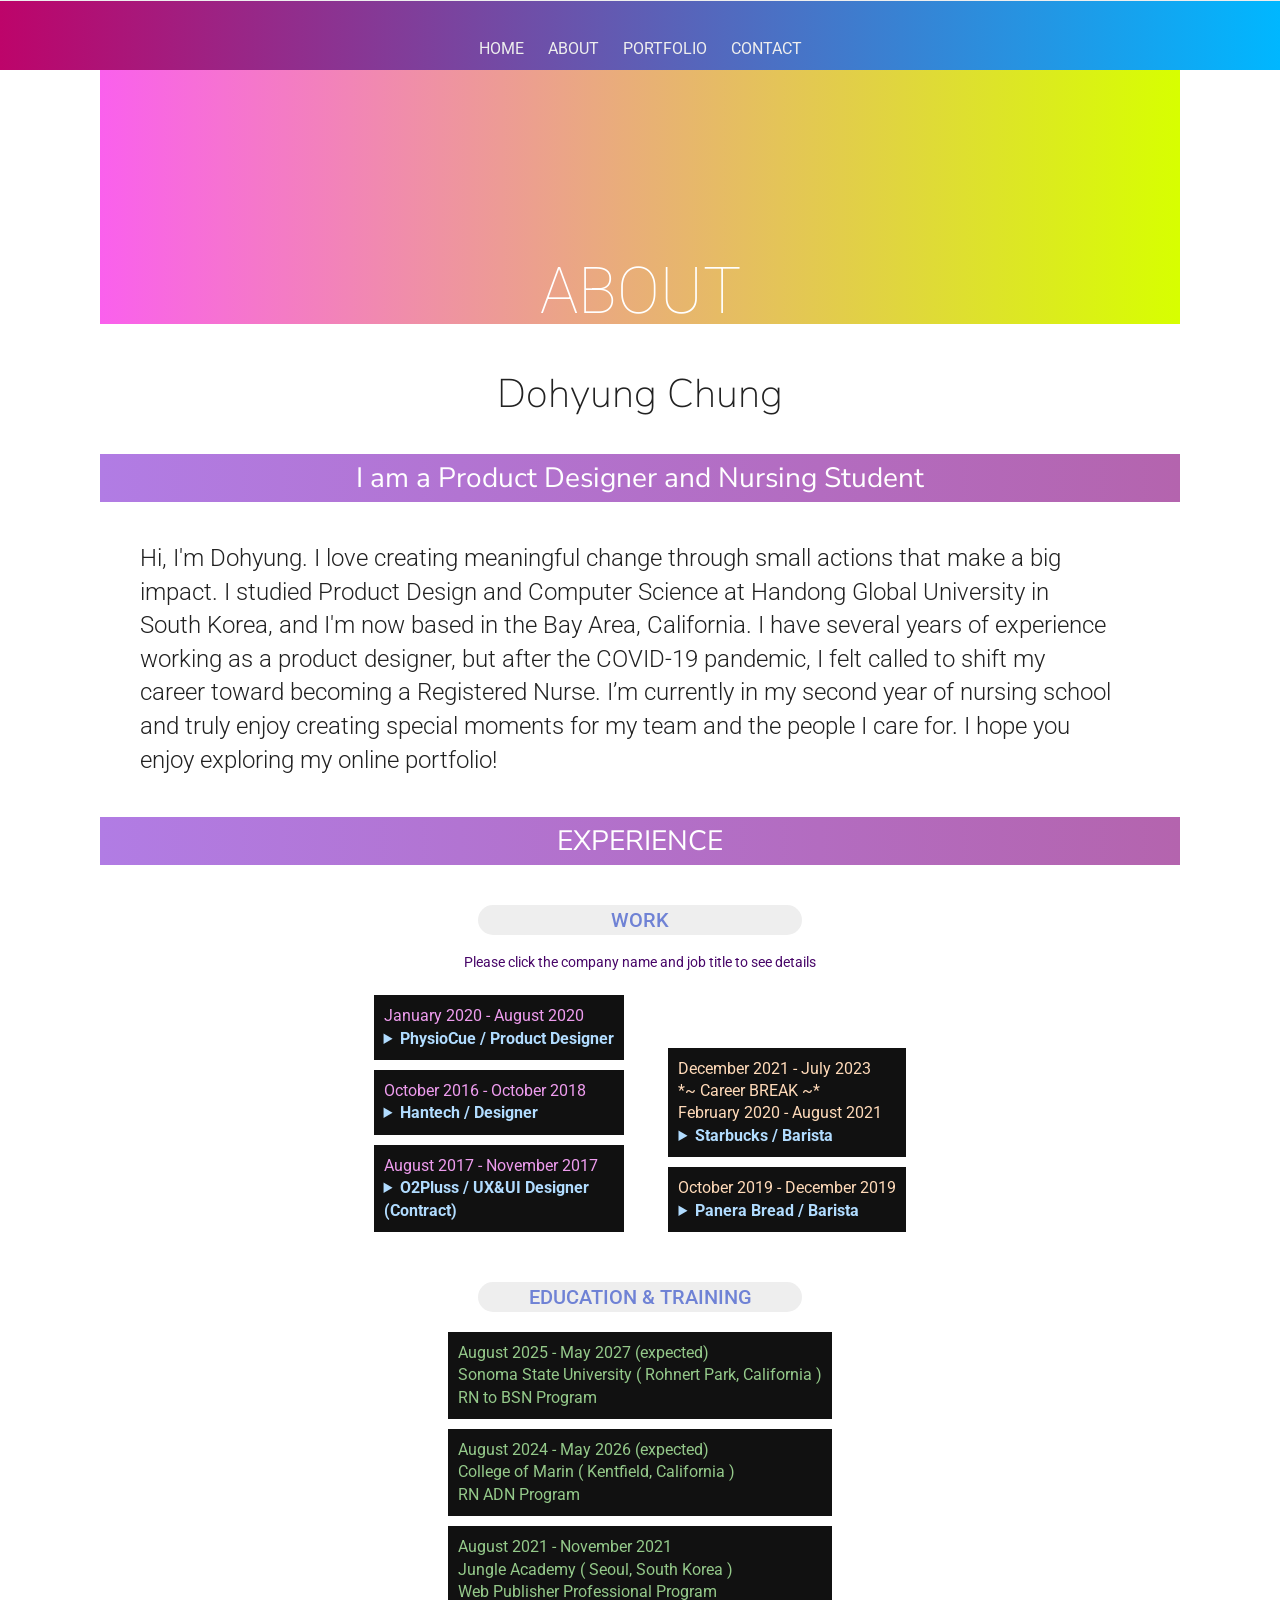
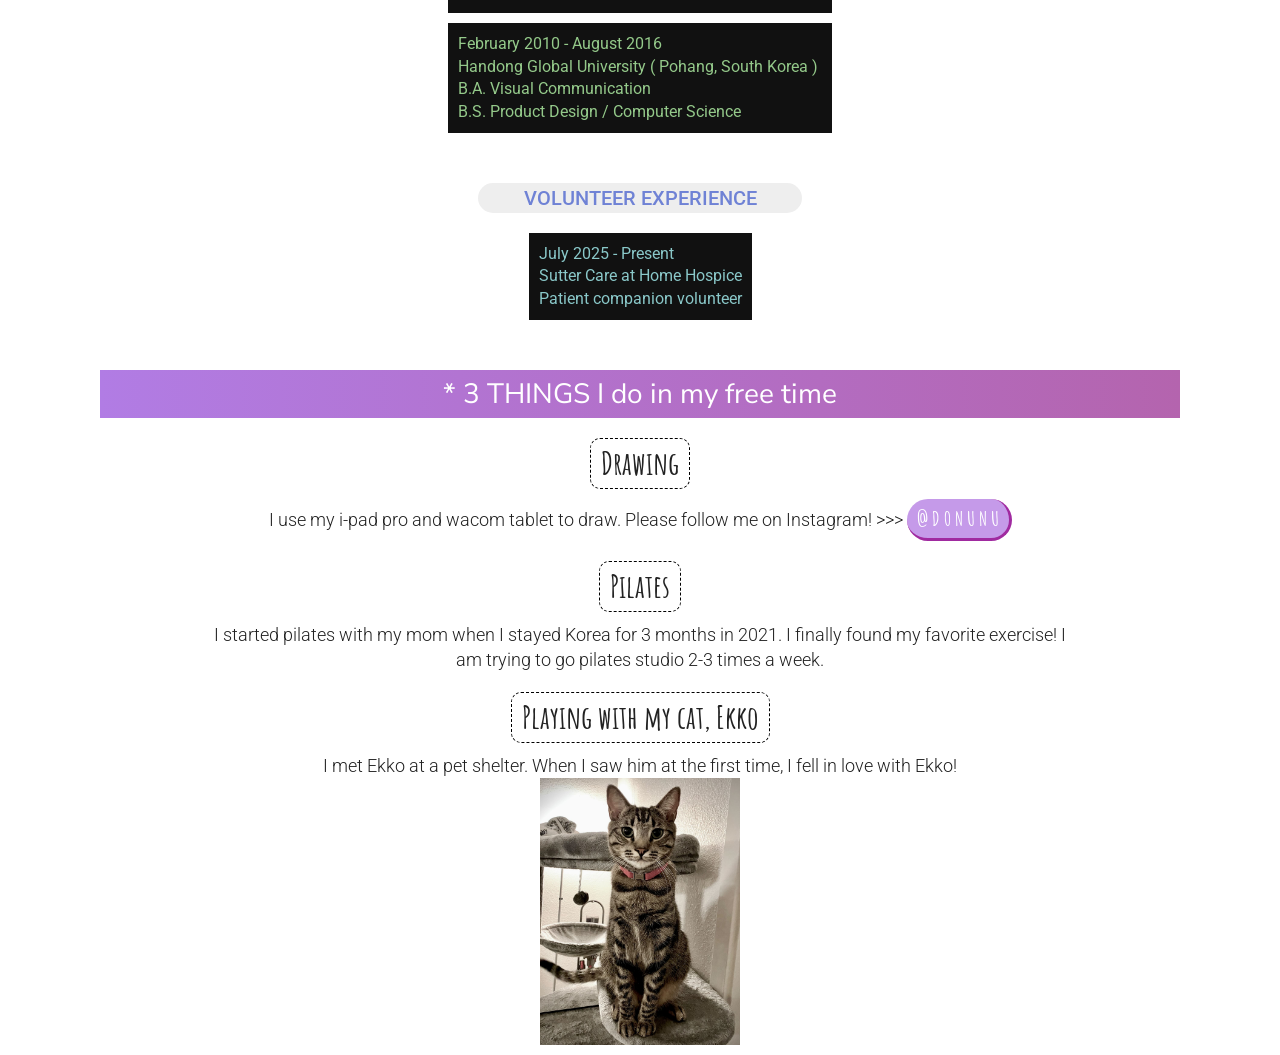
==== about.html @ 372d51e9 "Add files via upload" ====
<!DOCTYPE html>
<html lang="en">

<head>
    <meta charset="UTF-8">
    <meta name="viewport" content="width=device-width, initial-scale=1.0">
    <title>Dohyung Chung's Portfolio</title>
    <link rel="icon" href="images/favicon.ico" sizes="32x32" />
    <link rel="apple-touch-icon" href="images/favcon_180.ico" sizes="180x180" />

    <!-- common JS -->
    <script src="js/jquery-2.1.4.js"></script>
    <script type="text/javascript" src="js/common.js"></script>


    <!-- velocity css -->
    <link rel="stylesheet" href="js/velocity/velocity.css">

    <!-- Custom JS & CSS -->
    <script src="custom.js"></script>
    <link rel="stylesheet" href="css/style.css">
    <link rel="stylesheet" href="css/responsive.css">
    <link rel="stylesheet" href="css/reset.css">
    <link rel="stylesheet" href="css/header.css">
</head>

<body>
    <header>
    </header>
    <div class="container">
        <div class="content">
            <div class="about-inner">
                <div class="about-heading">
                    <h2>ABOUT</h2>
                </div>
                <div class="resume">
                    <span id="name">Dohyung Chung</span>
                    <span class="subject">I am a Product Designer and Nursing Student</span>
                    <p>Hi, I'm Dohyung. I love creating meaningful change through small actions that make a big impact. I studied Product Design and Computer Science at Handong Global University in South Korea, and I'm now based in the Bay Area, California. I have several years of experience working as a product designer, but after the COVID-19 pandemic, I felt called to shift my career toward becoming a Registered Nurse. I’m currently in my second year of nursing school and truly enjoy creating special moments for my team and the people I care for. I hope you enjoy exploring my online portfolio!</p>
                    <!-- <a id="download_resume" href="./files/CHUNG.Resume.pdf" target="_blank">Click here to see resume (.pdf)</a> -->
                   
                    <span class="subject">EXPERIENCE</span>
                   <div class="experience">
                        <span class="subject-detail">WORK</span>
                        <span class="describe">Please click the company name and job title to see details</span> <br>
                        <ul id="designer">
                            <li>
                                January 2020 - August 2020
                                <details>
                                    <summary class="company_jobtitle">PhysioCue / Product Designer</summary>
                                    <span><br>
                                        • Visualization: Designed package, mobile App, web page, brochure and banners. <br><br>
                                        • Marketing (assistant): Created marketing materials for company's online & offline events. Managed social media accounts: Instagram, Facebook, Twitter and LinkedIn.
                                    </span>
                                </details>
                            </li>
                            <li>
                                October 2016 - October 2018
                                <details>
                                    <summary class="company_jobtitle">Hantech / Designer</summary>
                                    <span><br>• Organizational Skill: Renewed company's website structure.
                                        Collect and rearranged promotional materials for vendors and customers.
                                    </span>
                                </details> 
                            </li>
                            <li>
                                August 2017 - November 2017
                                <details>
                                    <summary class="company_jobtitle">O2Pluss / UX&UI Designer<br>(Contract)</summary>
                                    <span><br>• Teamwork: Worked with software engineers (front-end and back-end) to launch a new service, Arranged phone calls to hundreds of partner stores to explain how to use the service <br><br>

                                    • User Centered Thinking : Designed information architecture and user interface for B2B delivery service(O2 Quick) and finally succeeded to get one more project with the biggest partnership company
                                    </span>
                                </details> 
                            </li>
                        </ul>
                        
                        <ul id="barista">
                            <li>
                                December 2021 - July 2023<br>
                                *~ Career BREAK ~* <br>
                                February 2020 - August 2021
                                <details>
                                    <summary class="company_jobtitle">Starbucks / Barista</summary>
                                    <span><br>• Prepared and served beverages & food<br>
                                    • Usually worked early in the morning from 4:30 AM(Opening crew)<br>
                                    • Communicated with customers in a fast paced store<br>
                                    • Drive-thru experience
                                </span>
                                </details> 
                            </li>
                            <li>
                                October 2019 - December 2019
                                <details>
                                    <summary class="company_jobtitle">Panera Bread / Barista</summary>
                                    <span><br>• Prepared and served beverages & food<br>• Worked about 40 hours a week(Closing crew)<br>
                                    </span>
                                </details> 
                            </li>
                        </ul>
                        <span class="subject-detail">EDUCATION & TRAINING</span>
                        <ul id="study">
                             <li>
                                August 2025 - May 2027 (expected)<br>
                                Sonoma State University ( Rohnert Park, California )<br>
                                RN to BSN Program<br>
                            </li>
                            <li>
                                August 2024 - May 2026 (expected)<br>
                                College of Marin ( Kentfield, California )<br>
                                RN ADN Program<br>
                            </li>
                            <li>
                                August 2021 - November 2021<br>
                                Jungle Academy ( Seoul, South Korea )<br>
                                Web Publisher Professional Program<br>
                            </li>
                            <li>
                                February 2010 - August 2016<br>
                                Handong Global University ( Pohang, South Korea )<br>
                                B.A. Visual Communication<br>
                                B.S. Product Design / Computer Science<br>
                            </li>
                        
                        </ul>
                        <span class="subject-detail">VOLUNTEER EXPERIENCE</span>

                        <ul id="volunteer">
                            <li>
                                July 2025 - Present <br>
                                Sutter Care at Home Hospice<br>
                                Patient companion volunteer<br>
                            </li>
                        </ul>
<!--
                        <div class="ability">
                            <span class="subject-detail"> ADOBE TOOLS</span>
                            <li>
                                <span>Photoshop</span>
                                <progress id="progress" value="100" min="0" max="100"></progress>
                            </li>
                            <li>
                                <span>Illustrator</span>
                                <progress id="progress" value="100" min="0" max="100"></progress>
                            </li>
                            <li>
                                <span>InDesign</span>
                                <progress id="progress" value="80" min="0" max="100"></progress>
                            </li>
                            <li>
                                <span>Adobe XD</span>
                                <progress id="progress" value="80" min="0" max="100"></progress>
                            </li>
                            

                        </div>

                    <span class="subject-detail">MY STORY (Illustrated in 2015)</span>
                    <img id="school" src="./images/dohyungschool.png" alt="">
                </div>
-->
                    <span class="subject">* 3 THINGS I do in my free time</span>
                    <div class="three_things">
                        <div class="three_things_list">
                            <p>Drawing</p>
                            <span>I use my i-pad pro and wacom tablet to draw. Please follow me on Instagram! >>> <a id="followme" href="https://www.instagram.com/donunu/" target="_blank">@ D O N U N U</a></span>
                            
                    
                        </div>
                        <div class="three_things_list">
                            <p>Pilates</p>
                            <span>I started pilates with my mom when I stayed Korea for 3 months in 2021. I finally found my favorite exercise! I am trying to go pilates studio 2-3 times a week.</span>
                        </div>
                        <div class="three_things_list">
                            <p>Playing with my cat, Ekko</p>
                            <span>I met Ekko at a pet shelter. When I saw him at the first time, I fell in love with Ekko!</span>
                       <image id="ekko" src="./images/ekko.jpg" alt="" style="width: 200px; height: auto;"> </image>
                        </div>
                    </div>
                    <div></div>
                </div>
            </div>
        </div>
    </div>
</body>

</html>
---- js/velocity/velocity.css ----
/* -------------------------------- 

Primary style

-------------------------------- */
*, *::after, *::before {
  box-sizing: border-box;
}

html {
  font-size: 62.5%;
}

body {
  font-size: 1.6rem;
  font-family: 'Montserrat', sans-serif;
  color: #ffffff;
  background-color: #22283f;
  -webkit-font-smoothing: antialiased;
  -moz-osx-font-smoothing: grayscale;
}
body::before {
  /* never visible - this is used in jQuery to check the current MQ */
  content: 'mobile';
  display: none;
}
@media only screen and (min-width: 1050px) {
  body::before {
    /* never visible - this is used in jQuery to check the current MQ */
    content: 'desktop';
  }
}

a {
  color: #267481;
  text-decoration: none;
}

/* -------------------------------- 

Main Components 

-------------------------------- */
@media only screen and (min-width: 1050px) {
  body[data-hijacking="on"] {
    overflow: hidden;
  }
}


.cd-section:first-of-type > div::before {
  /* alert -> all scrolling effects are not visible on small devices */
  /* content: 'Effects not visible on mobile!'; */
  position: absolute;
  width: 100%;
  text-align: center;
  top: 20px;
  z-index: 2;
  font-weight: bold;
  font-size: 1.3rem;
  text-transform: uppercase;
  color: #6a7083;
}

[data-animation="parallax"] .cd-section > div, [data-animation="fixed"] .cd-section > div, [data-animation="opacity"] .cd-section > div {
  background-position: center center;
  background-repeat: no-repeat;
  background-size: cover;
}
[data-animation="parallax"] .cd-section:first-of-type > div, [data-animation="fixed"] .cd-section:first-of-type > div, [data-animation="opacity"] .cd-section:first-of-type > div {
  background-image: url("../img/img-1.jpg");
}
[data-animation="parallax"] .cd-section:nth-of-type(2) > div, [data-animation="fixed"] .cd-section:nth-of-type(2) > div, [data-animation="opacity"] .cd-section:nth-of-type(2) > div {
  background-image: url("../img/img-2.jpg");
}
[data-animation="parallax"] .cd-section:nth-of-type(3) > div, [data-animation="fixed"] .cd-section:nth-of-type(3) > div, [data-animation="opacity"] .cd-section:nth-of-type(3) > div {
  background-image: url("../img/img-3.jpg");
}
[data-animation="parallax"] .cd-section:nth-of-type(4) > div, [data-animation="fixed"] .cd-section:nth-of-type(4) > div, [data-animation="opacity"] .cd-section:nth-of-type(4) > div {
  background-image: url("../img/img-4.jpg");
}
[data-animation="parallax"] .cd-section:nth-of-type(5) > div, [data-animation="fixed"] .cd-section:nth-of-type(5) > div, [data-animation="opacity"] .cd-section:nth-of-type(5) > div {
  background-image: url("../img/img-5.jpg");
}
@media only screen and (min-width: 1050px) {
  .cd-section h2 {
    font-size: 4rem;
    font-weight: 300;
  }
  [data-hijacking="on"] .cd-section {
    opacity: 0;
    visibility: hidden;
    position: absolute;
    top: 0;
    left: 0;
    width: 100%;
  }
  [data-hijacking="on"] .cd-section > div {
    visibility: visible;
  }
  [data-hijacking="off"] .cd-section > div {
    opacity: 0;
  }
  [data-animation="rotate"] .cd-section {
    /* enable a 3D-space for children elements */
    -webkit-perspective: 1800px;
    -moz-perspective: 1800px;
    perspective: 1800px;
  }
  [data-hijacking="on"][data-animation="rotate"] .cd-section:not(:first-of-type) {
    -webkit-perspective-origin: center 0;
    -moz-perspective-origin: center 0;
    perspective-origin: center 0;
  }
  [data-animation="scaleDown"] .cd-section > div, [data-animation="gallery"] .cd-section > div, [data-animation="catch"] .cd-section > div {
    box-shadow: 0 0 0 rgba(25, 30, 46, 0.4);
  }
  [data-animation="opacity"] .cd-section.visible > div {
    z-index: 1;
  }
}

@media only screen and (min-width: 1050px) {
  .cd-section:first-of-type > div::before {
    display: none;
  }
}
@media only screen and (min-width: 1050px) {
  .cd-section > div {
    position: fixed;
    top: 0;
    left: 0;
    width: 100%;
    /* Force Hardware Acceleration */
    -webkit-transform: translateZ(0);
    -moz-transform: translateZ(0);
    -ms-transform: translateZ(0);
    -o-transform: translateZ(0);
    transform: translateZ(0);
    -webkit-backface-visibility: hidden;
    backface-visibility: hidden;
  }
  [data-hijacking="on"] .cd-section > div {
    position: absolute;
  }
  [data-animation="rotate"] .cd-section > div {
    -webkit-transform-origin: center bottom;
    -moz-transform-origin: center bottom;
    -ms-transform-origin: center bottom;
    -o-transform-origin: center bottom;
    transform-origin: center bottom;
  }
}

.cd-vertical-nav {
  /* lateral navigation */
  position: fixed;
  z-index: 1;
  right: 3%;
  top: 50%;
  bottom: auto;
  -webkit-transform: translateY(-50%);
  -moz-transform: translateY(-50%);
  -ms-transform: translateY(-50%);
  -o-transform: translateY(-50%);
  transform: translateY(-50%);
  display: none;
}
.cd-vertical-nav a {
  display: block;
  height: 40px;
  width: 40px;
  /* image replace */
  overflow: hidden;
  text-indent: 100%;
  white-space: nowrap;
  background: url(cd-icon-arrow.svg) no-repeat center center;
}
.cd-vertical-nav a.cd-prev {
  -webkit-transform: rotate(180deg);
  -moz-transform: rotate(180deg);
  -ms-transform: rotate(180deg);
  -o-transform: rotate(180deg);
  transform: rotate(180deg);
  margin-bottom: 10px;
}
.cd-vertical-nav a.inactive {
  visibility: hidden;
  opacity: 0;
  -webkit-transition: opacity 0.2s 0s, visibility 0s 0.2s;
  -moz-transition: opacity 0.2s 0s, visibility 0s 0.2s;
  transition: opacity 0.2s 0s, visibility 0s 0.2s;
}
@media only screen and (min-width: 1050px) {
  .cd-vertical-nav {
    display: block;
  }
}
---- css/style.css ----
/* Google Web Font : Roboto */
@import url('https://fonts.googleapis.com/css2?family=Roboto:ital,wght@0,100;0,300;0,400;0,500;0,700;0,900;1,100;1,300;1,400;1,500;1,700;1,900&display=swap');

/* Google Web Font : Amatic SC */
@import url('https://fonts.googleapis.com/css2?family=Amatic+SC:wght@400;700&display=swap');

/* Google Web Font : Architects Daughter */
@import url('https://fonts.googleapis.com/css2?family=Architects+Daughter&display=swap');

/* Google Web Font : Ubuntu */
@import url('https://fonts.googleapis.com/css2?family=Ubuntu:ital,wght@0,300;0,400;0,500;0,700;1,300;1,400;1,500;1,700&display=swap');

/* Google Web Font : Nunito Sans */
@import url('https://fonts.googleapis.com/css2?family=Nunito+Sans:ital,wght@0,200;0,300;0,400;0,600;0,700;0,800;0,900;1,200;1,300;1,400;1,600;1,700;1,800;1,900&display=swap');

/* Google Web Font : Montserrat */
@import url('https://fonts.googleapis.com/css?family=Montserrat:200,300,400,500&display=swap');

@import url('https://fonts.googleapis.com/css?family=Manrope:300,400,500,600&display=swap');
@import url('https://fonts.googleapis.com/css2?family=Source+Sans+Pro:wght@200;300;400;600;700;900&display=swap');
@import url('https://fonts.googleapis.com/css2?family=Overpass&display=swap');
@import url('https://fonts.googleapis.com/css2?family=Source+Sans+Pro:wght@200;300;400;600&display=swap');
@import url('https://fonts.googleapis.com/css2?family=Overpass&display=swap');

/* FontAwesome CDN 4.7 */
@import url('https://stackpath.bootstrapcdn.com/font-awesome/4.7.0/css/font-awesome.min.css');



/* Default CSS */

body {
    font-family: 'Roboto', sans-serif !important;
    color: #222;
    /* font-size: 16px !important; */
    margin: 0;
    height: 100vh;
    background-color: #fff;
}


/* Entire Layout */
.cd-section {
    height: 100vh;
}

.cd-section>div {
    height: 100%;
    position: relative;
}

.content-home {
    /* background-color: #fff; */
    position: absolute;
    width: calc(100% - 200px);
    height: calc(100% - 80px);
    left: 100px;
    bottom: 20px;
    overflow: hidden;
}

.content {
    /* background-color: #fff; */
    position: absolute;
    width: calc(100% - 200px);
    height: calc(100% - 80px);
    left: 100px;
    bottom: 20px;
}

::-webkit-scrollbar {
    display: none;
}

/* ################## Section : Home ################ */
.home-inner {
    background-color: #fff;
    height: 100%;
    position: relative;
}

.home-heading {
    position: absolute;
    top: 50%;
    left: 250px;
    transform: translateY(-50%);
}

.home-heading span {
    display: block;
    font-size: 100px;
    color: rgb(29, 29, 29);
    font-weight: 600;
    line-height: 1.1em;
    /* width: 100; */
    overflow: hidden;
    animation: reveal 2s ease-in-out both;
}

.home-heading span:nth-child(1) {}

.home-heading span:nth-child(2) {
    animation-delay: .2s;
}

.home-heading span:nth-child(3) {
    font-size: 36px;
    font-weight: 300;
    animation-delay: .4s;
}

@keyframes reveal {
    0% {
        width: 0;
    }

    100% {
        width: 100%;
    }
}

.home-down {
    position: absolute;
    width: 100px;
    height: 100px;
    border-radius: 100%;
    background: #111;
    left: 50%;
    top: 80%;
    margin-left: -50px;
    margin-top: -20px;
    box-shadow: 5px 5px 20px rgba(0, 0, 0, 0.3);
}

#scroll-down {
    display: block;
    animation: none;
    color: #fff;
    width: 100%;
    margin-top: 35px;
    text-align: center;
    font-size: 12pt;
    line-height: 1.4em;

}

/* ################## Section : Work ################ */
.recent-inner {
    background-color: #fff;
    height: 100%;

}

.recent-heading {}

.recent-heading>h2 {
    /* border: 1px solid #000; */
    font-size: 4rem;
    text-transform: uppercase;
    padding-top: 200px;
    text-align: center;
    font-weight: 100;
}

.recent-work {}

.swiper-container {
    height: 50vh;
    margin-top: 30px;
    padding-top: 20px;
    /* border: 1px solid #000; */
}

.swiper-slide {
    background: transparent;
    font-size: 24px;
    text-align: center;
    padding: 0 60px;
    /* border: 1px solid red; */
}

.swiper-slide img {
    width: 100%;
    max-width: 400px;
    max-height: 300px;
    border-radius: 5%;
    /* background-color: blue; */
}

.swiper-slide span {
    display: block;
    line-height: 0.8em;
    /* border: 1px solid #000; */
}

.swiper-slide strong {
    display: block;
    padding: 20px 0 10px;
    font-size: 20px;
    font-weight: 500;
}

.swiper-slide p {
    font-size: 16px;
}

/* ################## Section : Contact ################ */
.contact-inner {
    background-color: #fff;
    height: 100%;
}

.contact-heading {}

#contact-heading>h2 {
    text-transform: uppercase;
    padding-top: 200px;
    text-align: center;
    font-size: 4rem;
    font-weight: 100;
}

.contact-info {
    margin-top: 70px;
    text-align: center;
    font-family: 'Nunito Sans', sans-serif;
    font-style: italic;
    font-weight: 700;
    font-size: 18px;
}

.contact-info a {
    display: inline-block;
    text-align: center;
    width: 150px;
    margin: 15px 30px;
    padding: 20px 5px;
    color: rgb(105, 105, 105);
    background-color: #fff;
    border-radius: 50%;
    border-right: 3px solid rgb(212, 212, 212);
    border-bottom: 3px solid rgb(212, 212, 212);
   
}


.contact-info a:hover {
    /* border-radius: 0; */
    border: none;
    height: 100%;
    color: #fff;
    transform: scale(1.3);
    transition: .5s;
}

.contact-info a:hover:nth-child(1) {
    background-color: rgb(0, 98, 190);
}

.contact-info a:hover:nth-child(2) {
    background-color: rgb(44, 28, 184);
}

.contact-info a:hover:nth-child(3) {
    background-color: rgb(170, 34, 182);
}

.contact-info a:hover:nth-child(4) {
    background-color: rgb(196, 17, 17);
}

/* ################## ABOUT ################ */
/* ################## - Resume ################ */

.about-heading>h2 {
    /* border: 5px solid #000; */
    text-transform: uppercase;
    padding-top: 200px;
    text-align: center;
    font-size: 4rem;
    font-weight: 100;
    position: relative;
    color: #fff;
}

/* .about-heading>h2::after {
    content: '';
    position: absolute;
    display: block;
    width: 100%;
    height: 20px;
    border: 1px solid #000;
} */
.about-heading {
    background: rgb(249, 255, 0);
    background: linear-gradient(90deg, rgb(250, 96, 237) 0%, rgba(215, 255, 0, 1) 100%);
}


.about-inner {
    background-color: #fff;
    height: 100%;
}
.describe{
    display: block;
    text-align: center;
    font-size: 14px;
    color: rgb(71, 5, 104);
    margin-bottom: 10px;
}
.resume {
    margin-top: 50px;
}
.resume>span {
    margin-bottom: 10px;
}
.resume>p{
    font-size: 24px;
    line-height: 1.4em;
    width: 90%;
    margin: 40px;
    font-weight: 300;
}
.resume ul li {
    line-height: 1.4em;
}
#name {
    font-family: 'Nunito Sans', sans-serif;
    display: block;
    font-size: 40px;
    font-weight: 100;
    text-align: center;
}
#download_resume{
    display: block;
    text-align: center;
    width: 30%;
    margin: 0 auto;
    border-right: 3px solid rgb(42, 73, 160);
    border-bottom: 3px solid rgb(42, 73, 160);
    background-color: rgb(115, 113, 252);
    color: rgb(255, 255, 255);
    padding: 7px 10px;
    border-radius: 50px;
    font-weight: 500;
}
.subject {
    font-family: 'Nunito Sans', sans-serif;
    font-size: 28px;
    color:#fff;
    background: linear-gradient(90deg, rgb(177, 124, 228) 0%, rgb(180, 100, 174) 100%);
    padding: 10px 30px;
    display: block;
    text-align: center;
    margin-top: 40px;
    margin-left: 0px;
}
.experience {
    display: block;
    text-align: center;
    /* border: 1px solid #000; */
}
.subject-detail {
    display: block;
    color: rgba(79, 103, 206, 0.8);
    background-color: rgba(238, 238, 238);
    width: 30%;
    padding: 5px;
    border-radius: 20px;
    font-size: 20px;
    font-weight: 500;
    margin: 40px auto 20px;
}
/* .subject-detail::before{
    content: '';
    display: inline-block;
    width: 10px;
    height: 10px;
    background-color: rgba(79, 103, 206, 0.863);
    border: 2px dotted rgb(255, 255, 255);
    border-radius: 50%;
    margin-bottom: 1px;
    margin-right: 18px;
} */
.company_jobtitle{
    color: rgb(177, 220, 255);
    font-weight: bold;
}
details>span{
    display: block;
    max-width: 210px;
    color: rgb(206, 206, 206);
}

#designer {
    display: inline-block;
}

#designer li {
    margin: 0px 20px 10px 0px;
    padding: 10px;
    color: rgb(238, 156, 238);
    background: #111;
    text-align: left;

}

#barista {
    display: inline-block;
}

#barista li {
    margin: 0px 0px 10px 20px;
    padding: 10px;
    color: peachpuff;
    background: #111;
    text-align: left;
}

#study {
    display: inline-block;
}

#study li {
    margin: 0px 0px 10px 0px;
    padding: 10px;
    color: rgb(148, 201, 138);
    background: #111;
    text-align: left;
}

#volunteer {
    display: inline-block;
}

#volunteer li {
    margin: 0px 0px 10px 0px;
    padding: 10px;
    color: rgb(138, 200, 201);
    background: #111;
    text-align: left;
}
.resume>div:last-child{
    display: block;
    height: 70px;
}
.ability>li{
/* border: 1px solid #000; */
    margin-bottom: 10px;
}
.ability>li>span{
    line-height: 2em;
}
progress[value]::-webkit-progress-bar {
    background-color: rgb(247, 247, 247);
    box-shadow: 0 2px 5px rgba(189, 189, 189, 0.25) inset;
}
#progress[value] {
    margin:0 auto;
    appearance: none;
    border-radius: 15px;
    overflow: hidden;
    position: relative;
    display: flex;
    align-items: center;
}
#progress[value]::-webkit-progress-value {
    background-image: linear-gradient(to left, #2ecc71, #3498db);
}
#school {
    width: 60%;
    display: block;
    margin: 0 auto;
}
.three_things{
    text-align: center;
    width: 80%;
    margin: 0 auto;
}
.three_things_list{
    line-height: 1.8em;
}
.three_things_list p{
    font-size: 32px;
    font-weight: 700;
    /* border: 1px solid #000; */
    font-family: 'Amatic SC', cursive;
    border: 1px solid #000;
    border-radius: 10px;
    border-style: dashed;
    padding: 10px;
    display: inline-block;
    margin: 20px auto 10px;
}
.three_things_list span{
    /* font-family: 'Amatic SC', cursive; */
    /* font-family: 'Architects Daughter', cursive; */
    display: block;
    font-size: 18px;
    line-height: 1.4em;
    font-weight: 300;
}
#followme{
    display: inline-block;
    border-right: 3px solid rgb(160, 42, 160);
    border-bottom: 3px solid rgb(160, 42, 160);
    background-color: rgb(197, 154, 233);
    color: rgb(255, 255, 255);
    font-size: 20px;
    font-weight: bold;
    padding: 7px 10px;
    border-radius: 50px;
    font-family: 'Amatic SC', cursive;
}
/* ################## PORTFOLIO ################ */
/* ################## - all projects ################ */
.portfolio-inner {
    text-align: center;
}
.portfolio-heading>h2 {
    /* border: 1px solid #000; */
    text-transform: uppercase;
    padding-top: 200px;
    text-align: center;
    font-size: 4rem;
    font-weight: 100;
    color: #fff;
}

.portfolio-heading {
    background: rgb(249, 255, 0);
    background: linear-gradient(90deg, rgb(250, 96, 237) 0%, rgba(215, 255, 0, 1) 100%);
}

/* 
.filter{}
.filter > button {
    display: inline-block;
    width: 100px;
    height: 30px;
    margin: 20px 10px;
    border: 1px solid transparent;
    background-color: rgb(241, 85, 65);
    color: #fff;
} */
/* .filter > button:hover {
    background-color: rgb(191, 111, 245);
    color: #fff;

} */
.category-button>button{
    margin: 20px 5px;
    width: 130px;
    height: 40px;
    color: #fff;
    font-size: 18px;
    /* border-radius: 5px; */
    border: none;
    background: rgb(113, 219, 178);
}
#button-all{
    background: rgb(113, 185, 219);

}
.box {
    display: inline-block;
    width: 100%;
    height: 100%;
}
.category-1 {}
.category-2 {}
.category-3 {}
.category-4 {}


.portfolio-list {
    width: 100%;
    max-width: 900px;
    margin: 0 auto;
    height: 100%;
}

.thumbnail {
    width: 100%;
    height: 500px;
    background-position: center;
    background-repeat: no-repeat;
    background-size: contain;
}

.portfolio-list:last-child {
    /* border: 1px solid #000; */
    padding-bottom: 70px;
}

.detail {
    margin: 0 auto;
    width: 60%;
    margin-bottom: 60px;
    text-align: center;
    font-size: 16px;
    line-height: 22px;
}

#detail0::before,
#detail1::before,
#detail2::before,
#detail3::before,
#detail4::before,
#detail5::before,
#detail6::before,
#detail7::before
 {
    display: block;
    line-height: 40px;
    font-size: 20px;
    font-weight: 700;
    margin: 20px 0 15px;

}

#detail5::before{
    margin-bottom: -8px;
}

#detail3>a,
#detail5>a,
#detail6>a,
#detail7>a
{
    display: inline-block;
    text-decoration: none;
    color: #fff;
    font-weight: bold;
    border-radius: 20px;
    background-color: rgb(48, 189, 199);
    padding: 5px 20px;
    margin-top: 15px;
}

#detial0,
#detail1,
#detail2,
#detail3,
#detail4,
#detail5,
#detail6,
#detail7
{
}
#thumbnail0 {
    background-image: url(/images/portfolio/0.png);

}
#detail0::before {
    content: 'KF94 Mask Package Design - HTCHARM'
}

#thumbnail1 {
    background-image: url(/images/portfolio/1.png);
}

#detail1::before {
    content: 'Mobile App Design - MigraineCue';
}


#thumbnail2 {
    background-image: url(/images/portfolio/2-1.png);
}

#detail2::before {
    content: 'Health Device Package Design - Q1 Q2';
}


#thumbnail3 {
    background-image: url(/images/portfolio/3.gif);
    height:300px;
}
#detail3::before {
    content: 'Online Ad - PhysioCue';
}


#thumbnail4 {
    background-image: url(/images/portfolio/4.png);
}
#detail4::before {
    content: 'Other marketing elements - PhysioCue';
}


#thumbnail5 {
    background-image: url(/images/portfolio/5.png);
    height:300px;
}
#detail5::before {
    content: 'Website Renewal Design - Hantech';

}

#thumbnail6 {
    background-image: url(/images/portfolio/6.png);
}
#detail6::before {
    content: 'Online Service Launching - O2Quick';

}
#thumbnail7 {
    background-image: url(/images/portfolio/7-1.png);
}
#detail7::before {
    content: 'knocKnock(2015)';

}


/* ################## CONTACT ################ */
/* ################## - social media ################ */
.contact-inner{
    text-align: center;
}
.contact-heading>h2 {
    /* border: 1px solid #000; */
    text-transform: uppercase;
    padding-top: 200px;
    text-align: center;
    font-size: 4rem;
    font-weight: 100;
    color: #fff;
}

.contact-heading {
    background: rgb(249, 255, 0);
    background: linear-gradient(90deg, rgb(250, 96, 237) 0%, rgba(215, 255, 0, 1) 100%);
}
.bye {
    display: block;
    margin: 0 auto;    
    margin-top: 40px;
    font-size: 24px;
    line-height: 1.4em;
    width: 90%;
    font-weight: 300;
}
---- css/responsive.css ----
/* mobile */
@media (max-width: 768px) {
    /* html {
        scroll-behavior: smooth;
    } */

    /* Entire Layout */
    .cd-section {
        height: auto;
    }

    .cd-section>div {
        height: auto;
    }

    .content {
        position: static;
        width: 100%;
        height: 100%;
    }

    /* Header */
    header {
        transition: 0.5s;
        z-index: 100;
    }
    header.active {
        background-color: rgba(255, 255, 255);
        border-bottom: 1px solid #eee;
    }
    .menu {
        display: block;
    }

    .slogan {
        display: none;
    }
    .gnb {
        background-color: #fff;
        position: fixed;
        top: 0;
        right: -270px;
        width: 250px;
        height: 100vh;
        box-shadow: -5px 0 10px rgba(0,0,0,0.1);
        transition: 0.5s;
    }
    .gnb.active {
        right: 0;
    }
    .menu {
        line-height: 40px;
        margin-top: 60px;
    }
    .menu a {
        text-align: right;
        display: block;
        padding-right: 20px;
        color: rgba(0,0,0);
        font-size: 20px;
    }
    /* Trigger */
    .trigger {
        display: block;
        width: 24px;
        height: 14px;
        position: absolute;
        right: 20px;
        top: 20px;
    }
    .trigger span {
        position: absolute;
        /* display: inline-block; 포지션 앱솔루트면 html에서 요소가 인라인으로 변하기때문에 줄 필요가 없다.*/ 
        height: 1px;
        width: 100%;
        background-color: #000;
        transition: 0.5s;
    }
    .trigger span:nth-child(1) {
        top: 0;
    }
    .trigger span:nth-child(2) {
        top: 50%;
        width: 80%;
    }
    .trigger span:nth-child(3) {
        top: 100%;
    }
    .trigger.active span:nth-child(1) {
        top: 50%;
        transform: rotate(45deg);
    }
    .trigger.active span:nth-child(2) {
        top: 50%;
        width: 80%;
        opacity: 0;
    }
    .trigger.active span:nth-child(3) {
        top: 50%;
        transform: rotate(-45deg);
    }

    /* Go to Top */
    .gototop {
        position: fixed;
        bottom: 20px;
        left: 20px;
        border: 1px solid #fff;
        display: block;
        width: 40px;
        height: 40px;
        border-radius: 50%;
        text-align: center;
        line-height: 50px;
        transform: translateY(30px);
        opacity: 0;
        transition: 0.5s;
    }
    .gototop.active {
        opacity: 1;
        transform: translateY(0);
    }

    .btn-hiring {
        right: 20px;
        bottom: 20px;
    }
    .cd-vertical-nav {
        display: none;
    }
    /* Show Hide Section */
    /* #home,
    #about,
    #project,
    #plan,
    #awards,
    #location,
    #contact{
        display: none;
    } */

    /* ################## Section : Home ################ */
    .home-inner {
        height: 100vh;
    }
    .welcome-text {
        transform: translate(-50%, -50%) scale(0.7);
        width: 100%;
    }
    .home-heading {
        left: 20px;
    }
    .home-heading span {
        font-size: 50px;
    }

    .home-img {
        background-size: 70%;
        height: 100%;
    }
    
    /* ################## Section : About ################ */

    .about-inner {
        height: auto;
        padding: 20px;
        background-image: none;
    }
    .about-items {
        width: 100%;
        position: static;
        margin-left: 0;
        transform: none;
        text-align: center;
    }
    .item img {
        float: none;
        width: 30%;
        height: 30%;
        padding-bottom: 20px;
    }
    /* ################## Section : Project ################ */
    .project-inner {
        height: auto;
        border: none;
    }
    .tab > div{
        float: none;
        width: 100%;
    }
    .view-project {
        width: 100%;
    }
    .project-info {
        padding: 20px;
    }
    .detail div {
        font-size: 13px;
    }
    .btn {
        width: 100%;
        bottom: 12px;
        /* border: 1px solid red; */
    }
    .project-info p{ 
        /*z-index 없을때 relative가 absolute보다 우선하니까.. relative가 밑으로*/
        position: relative;
    }
    /* ################## Section : plan ################ */
    .plan-inner {
        height: auto;
        padding: 20px;
    }
    .plan-feature {
        width: 100%;
        position: static;
        transform: none;
    }
    .plan-feature>div {
        height: auto;
    }
    .plan-info {
        margin-bottom: 40px;
    }
    .plan-info>div{
        float: none;
        width: 100%;
    }
    .plan-info img {
        width: 100%;
        height: auto;
    }
    .plan-heading {
        padding-right: 0;
        /* text-align: justify; */
    }
    /* ################## Section : awards ################ */
    .awards-inner {
        height: auto;
    }
    .awards-inner > div {
        float: none;
        width: 100%;
    }
    .about-heading,
    .victory-jump img {
        position: static;
        transform: none;
        padding: 60px 40px 20px;
    }
    .about-heading {
        width: 100%;
    }
    .victory-jump {
        text-align: center;
    }
    /* ################## Section : location ################ */
    .location-inner {
        height: auto;
    }
    .feature {
        position: relative; /*overlay가 있어서 relative instead of static, top0 left0*/
        width: 100%;
        top: 0;
        left: 0;
        transform: none;
    }
    .feature > div {
        float: none;
        width: 100%;
        padding: 60px 20px 20px;
    }
    /* ################## Section : contact ################ */
    .contact-inner {
        height: auto;
        padding: 20px 0px;
    }
    .contact-feature {
        width: 100%;
        position: static;
        transform: none;
    }
    .contact-feature>div {
        float: none;
        width: 100%;
    }

    /* ################## SubPage : Hiring ################ */
    .hiring-main {
        height: 300px;
    }
    .hiring-heading {
        width: 100%;
        top: 65%;
    }
    .hiring-heading h1 {
        font-size: 32px;
        margin-top: 20x;
    }
    .hiring-info {
        padding: 20px;
    }
    .hiring-info > div {
        float: none;
        width: 100%;
        height: auto;
    }
    .center-child {
        position: static;
        transform: none;
        width: 100%;
    }
    .hiring-slogan {
        padding: 50px 0;
    }
    .hiring-slogan p {
        font-size: 26px;
    }
    .hiring-slogan p::before {
        top: -120px;
        left: -50px !important;
    }
    .hiring-contact ul{
        display: block;
        width: 100%;
    }
    .center-child h2 {
        font-size: 22px;
    }
    /* ################## Featherlight Mobile CSS ################ */
    .featherlight .featherlight-close-icon {
        font-size: 24px;
        right: 20px;
        top: 35px;
    }
    /* ################## SubPage : Project ################ */
    .hiring-main.project-main1, 
    .hiring-main.project-main2, 
    .hiring-main.project-main3 {
        height: 70vh;
    }
    .hiring-heading.project-heading h1,
    .hiring-heading.project-heading h2,
    .hiring-heading.project-heading h3 {
        font-size: 40px;
    }
    .photo.project-info {
        font-size: 19px;
    }

}
---- css/header.css ----
header {
    z-index: 100;
    position: fixed; 
    top: 0;
    left: 0;
    width: 100%;
    height: 70px;
    /* z-index: 1000; */
}

#gnb {
    border-top: 1px solid #eee;
    text-align: center;
    padding: 40px 0 5px 0;
    height: 70px;
    /* background-color:rgb(214, 193, 193); */
    background: rgb(189,4,106);
    background: linear-gradient(90deg, rgba(189,4,106,1) 0%, rgba(0,183,255,1) 100%);}
#gnb li {
    display: inline;
    margin: 0 10px;
}
#gnb li a{
    padding-bottom: 6px;
    color: #eee;
    font-weight: 400;
}
#gnb li:hover a {
    border-bottom: 2px solid #fff;
    color: #fff;
}
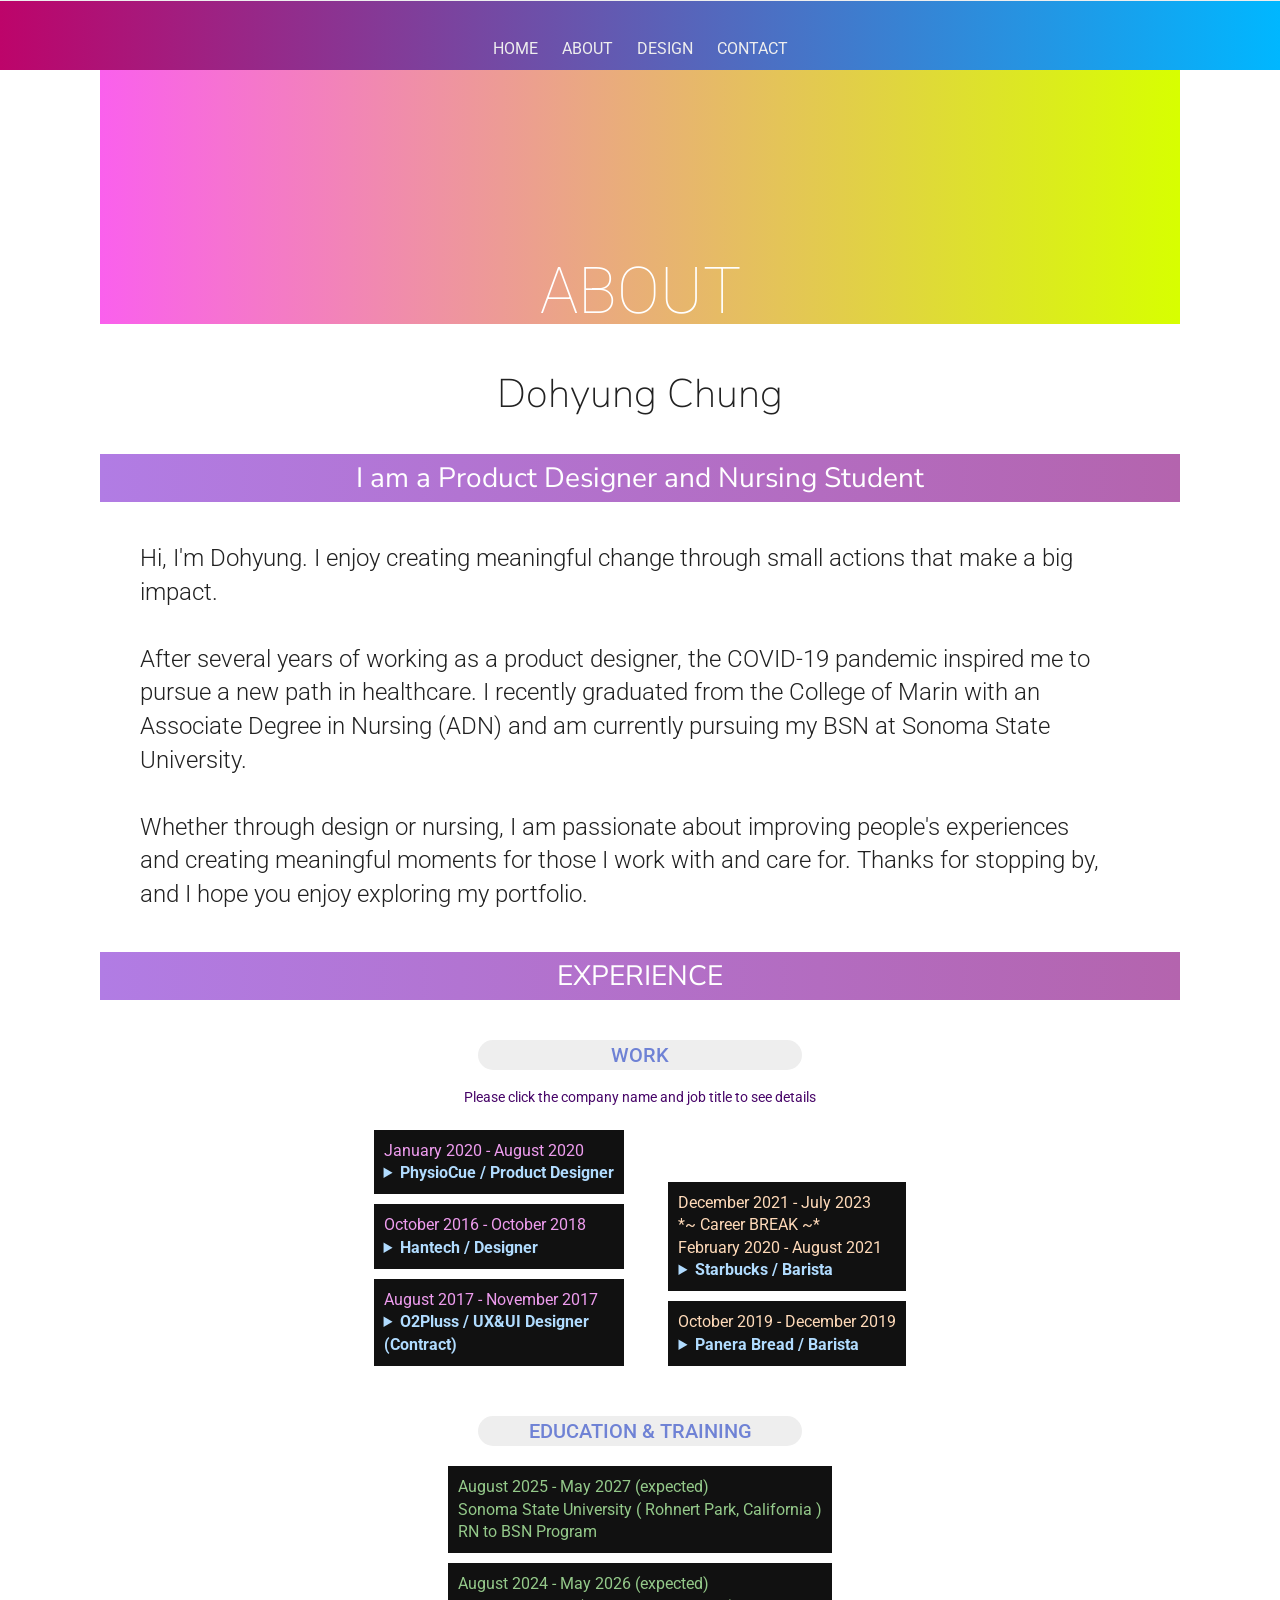
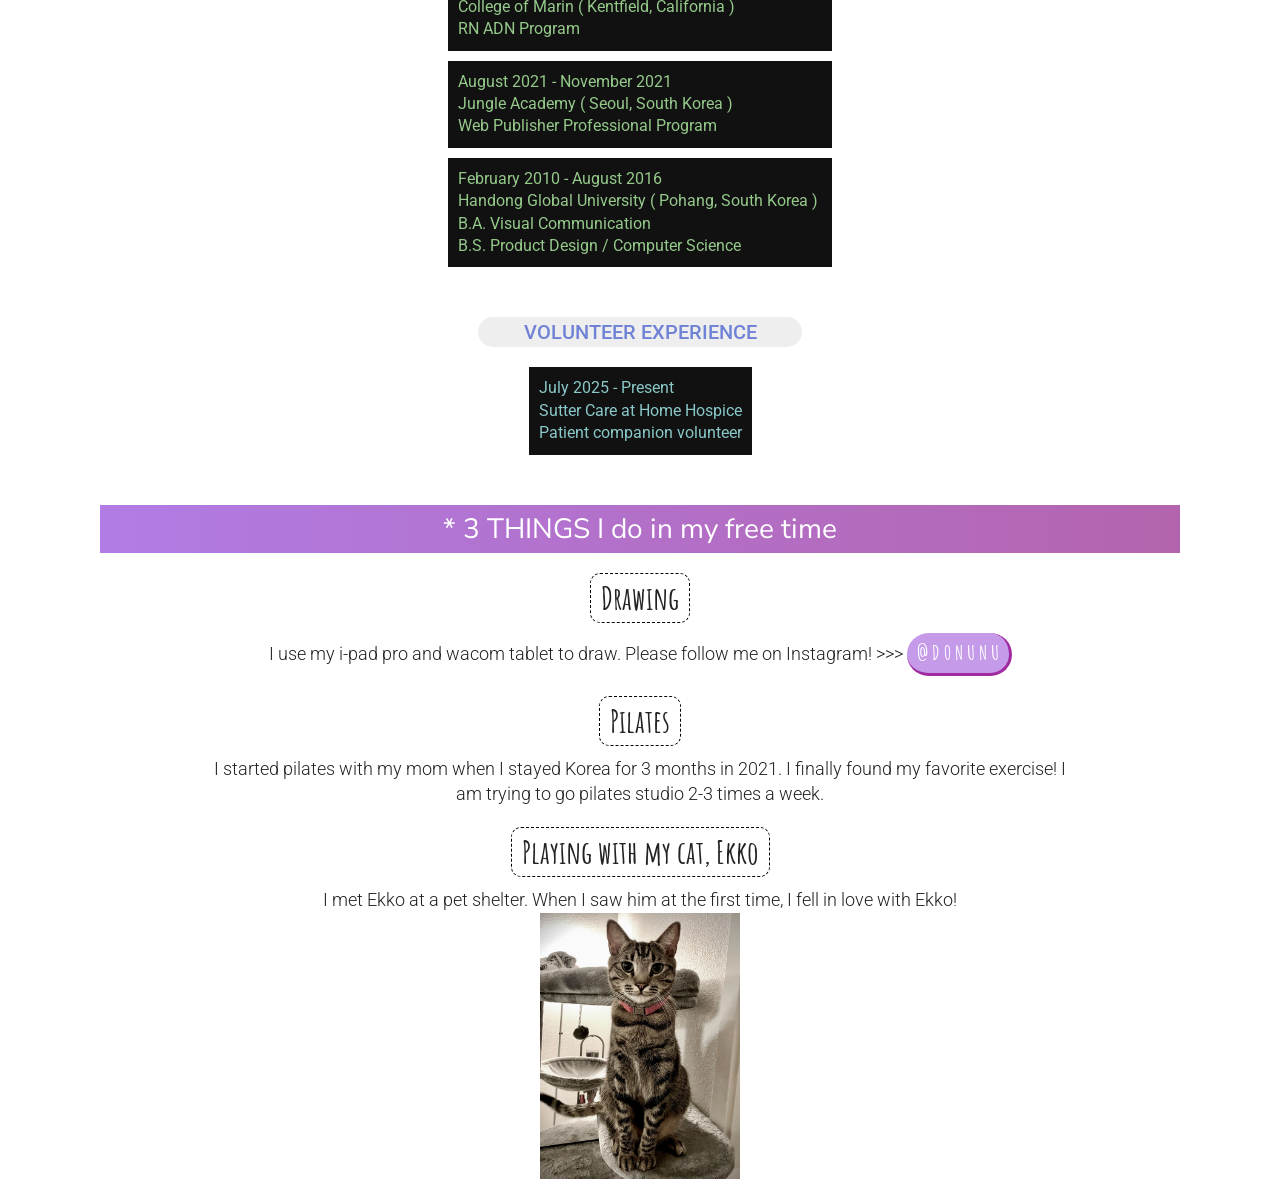
==== commit c57f88b2: "Update about.html" ====
--- a/about.html
+++ b/about.html
@@ -36,7 +36,13 @@
                 <div class="resume">
                     <span id="name">Dohyung Chung</span>
                     <span class="subject">I am a Product Designer and Nursing Student</span>
-                    <p>Hi, I'm Dohyung. I love creating meaningful change through small actions that make a big impact. I studied Product Design and Computer Science at Handong Global University in South Korea, and I'm now based in the Bay Area, California. I have several years of experience working as a product designer, but after the COVID-19 pandemic, I felt called to shift my career toward becoming a Registered Nurse. I’m currently in my second year of nursing school and truly enjoy creating special moments for my team and the people I care for. I hope you enjoy exploring my online portfolio!</p>
+                    <p>
+                    Hi, I'm Dohyung. I enjoy creating meaningful change through small actions that make a big impact.<br><br>
+                    
+                    After several years of working as a product designer, the COVID-19 pandemic inspired me to pursue a new path in healthcare. I recently graduated from the College of Marin with an Associate Degree in Nursing (ADN) and am currently pursuing my BSN at Sonoma State University.<br><br>
+                    
+                    Whether through design or nursing, I am passionate about improving people's experiences and creating meaningful moments for those I work with and care for. Thanks for stopping by, and I hope you enjoy exploring my portfolio.
+                    </p>
                     <!-- <a id="download_resume" href="./files/CHUNG.Resume.pdf" target="_blank">Click here to see resume (.pdf)</a> -->
                    
                     <span class="subject">EXPERIENCE</span>
@@ -184,4 +190,4 @@
     </div>
 </body>
 
-</html>+</html>
--- a/css/style.css
+++ b/css/style.css
@@ -743,4 +743,19 @@
     line-height: 1.4em;
     width: 90%;
     font-weight: 300;
-}+}
+
+.nursing-portfolio-page {
+    width: 100%;
+    max-width: 900px;
+    margin: 0 auto;
+    text-align: center;
+    padding: 80px 20px;
+}
+.portfolio-card {
+    background: #ffffff;
+    border-radius: 24px;
+    padding: 50px 40px;
+    box-shadow: 0 10px 30px rgba(0, 0, 0, 0.08);
+}
+
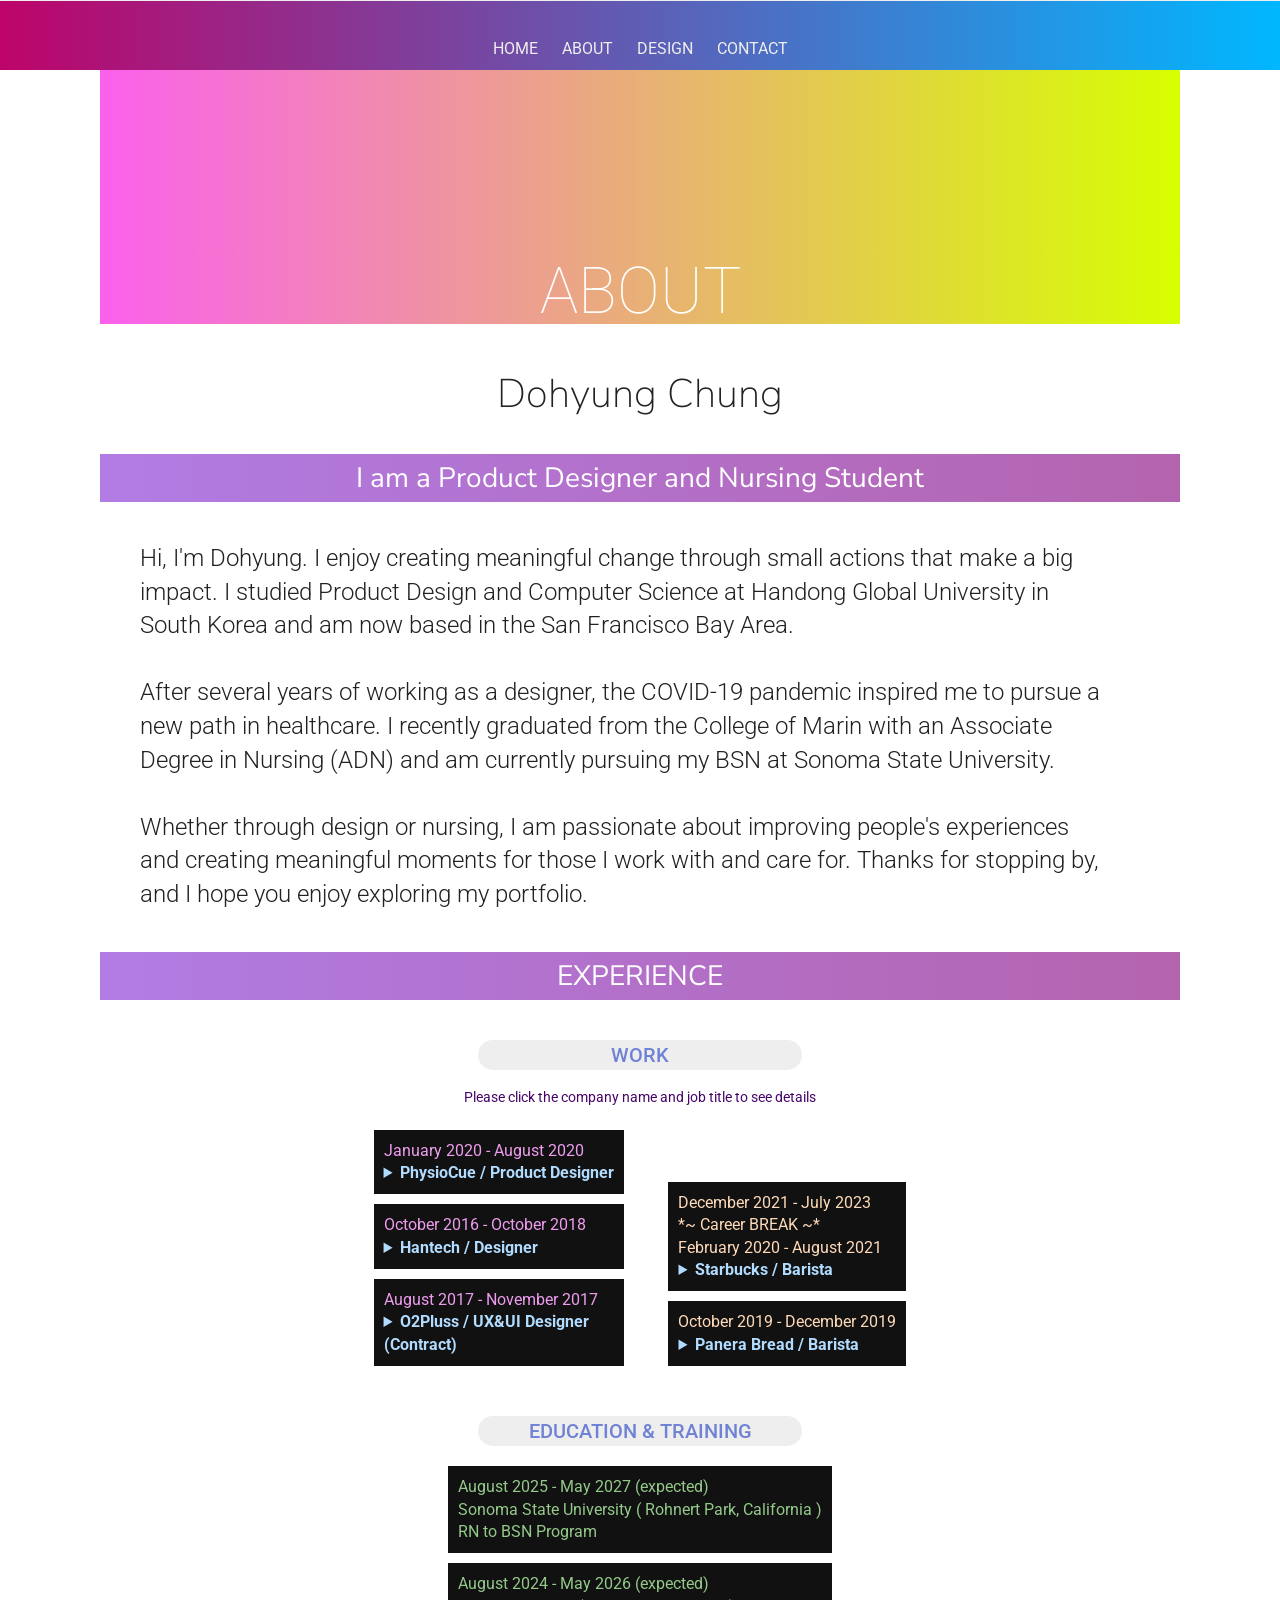
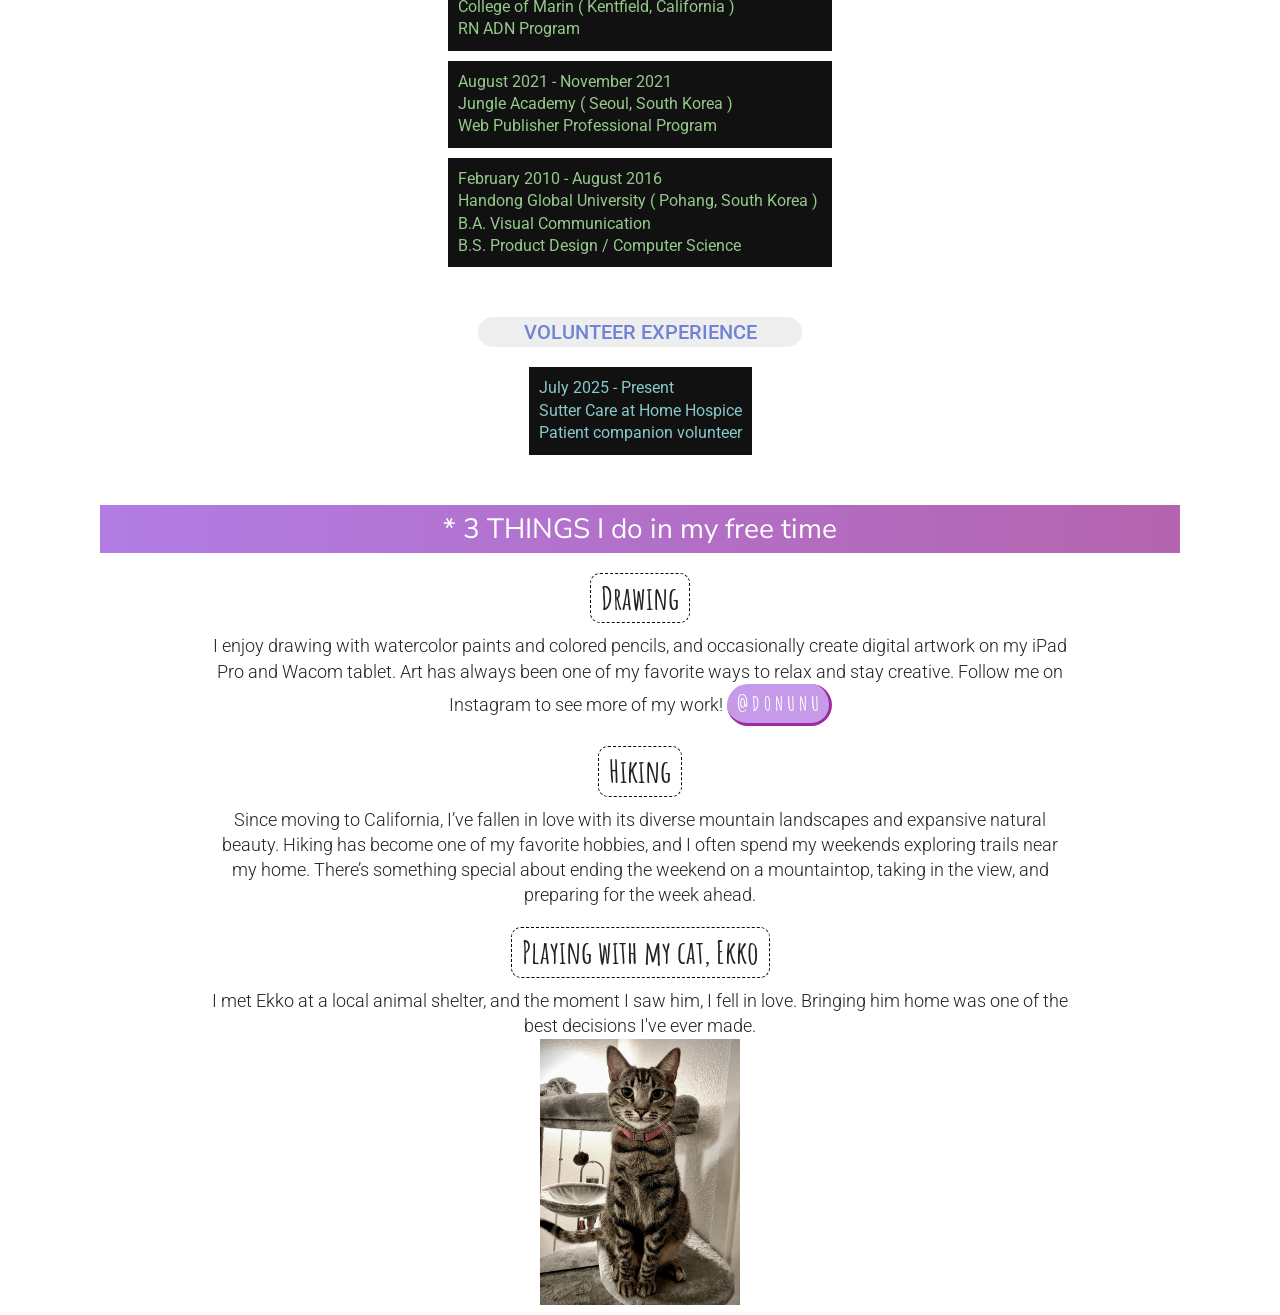
==== commit 04b26b0f: "Update about.html" ====
--- a/about.html
+++ b/about.html
@@ -37,9 +37,9 @@
                     <span id="name">Dohyung Chung</span>
                     <span class="subject">I am a Product Designer and Nursing Student</span>
                     <p>
-                    Hi, I'm Dohyung. I enjoy creating meaningful change through small actions that make a big impact.<br><br>
+                    Hi, I'm Dohyung. I enjoy creating meaningful change through small actions that make a big impact. I studied Product Design and Computer Science at Handong Global University in South Korea and am now based in the San Francisco Bay Area.<br><br>
                     
-                    After several years of working as a product designer, the COVID-19 pandemic inspired me to pursue a new path in healthcare. I recently graduated from the College of Marin with an Associate Degree in Nursing (ADN) and am currently pursuing my BSN at Sonoma State University.<br><br>
+                    After several years of working as a designer, the COVID-19 pandemic inspired me to pursue a new path in healthcare. I recently graduated from the College of Marin with an Associate Degree in Nursing (ADN) and am currently pursuing my BSN at Sonoma State University.<br><br>
                     
                     Whether through design or nursing, I am passionate about improving people's experiences and creating meaningful moments for those I work with and care for. Thanks for stopping by, and I hope you enjoy exploring my portfolio.
                     </p>
@@ -169,17 +169,17 @@
                     <div class="three_things">
                         <div class="three_things_list">
                             <p>Drawing</p>
-                            <span>I use my i-pad pro and wacom tablet to draw. Please follow me on Instagram! >>> <a id="followme" href="https://www.instagram.com/donunu/" target="_blank">@ D O N U N U</a></span>
+                            <span>I enjoy drawing with watercolor paints and colored pencils, and occasionally create digital artwork on my iPad Pro and Wacom tablet. Art has always been one of my favorite ways to relax and stay creative. Follow me on Instagram to see more of my work! <a id="followme" href="https://www.instagram.com/donunu/" target="_blank">@ D O N U N U</a></span>
                             
                     
                         </div>
                         <div class="three_things_list">
-                            <p>Pilates</p>
-                            <span>I started pilates with my mom when I stayed Korea for 3 months in 2021. I finally found my favorite exercise! I am trying to go pilates studio 2-3 times a week.</span>
+                            <p>Hiking</p>
+                            <span>Since moving to California, I’ve fallen in love with its diverse mountain landscapes and expansive natural beauty. Hiking has become one of my favorite hobbies, and I often spend my weekends exploring trails near my home. There’s something special about ending the weekend on a mountaintop, taking in the view, and preparing for the week ahead.</span>
                         </div>
                         <div class="three_things_list">
                             <p>Playing with my cat, Ekko</p>
-                            <span>I met Ekko at a pet shelter. When I saw him at the first time, I fell in love with Ekko!</span>
+                            <span>I met Ekko at a local animal shelter, and the moment I saw him, I fell in love. Bringing him home was one of the best decisions I've ever made.</span>
                        <image id="ekko" src="./images/ekko.jpg" alt="" style="width: 200px; height: auto;"> </image>
                         </div>
                     </div>
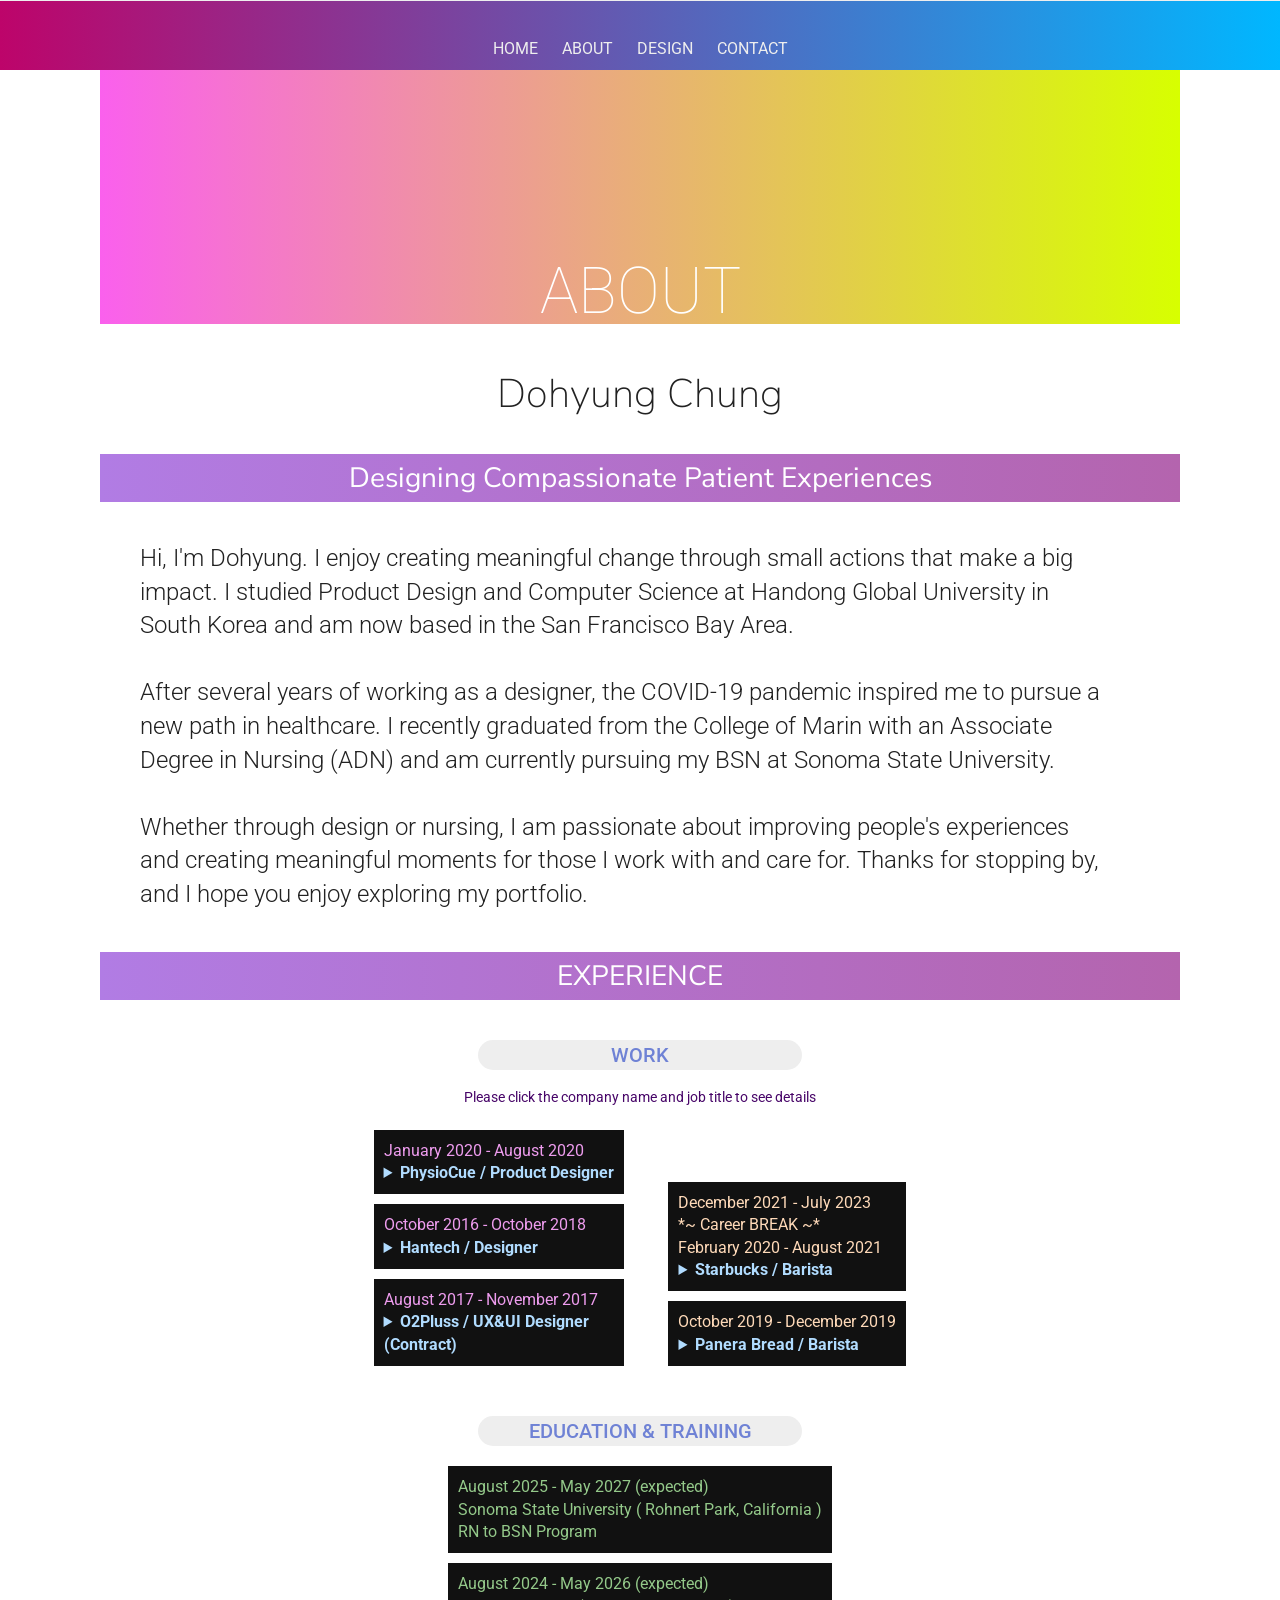
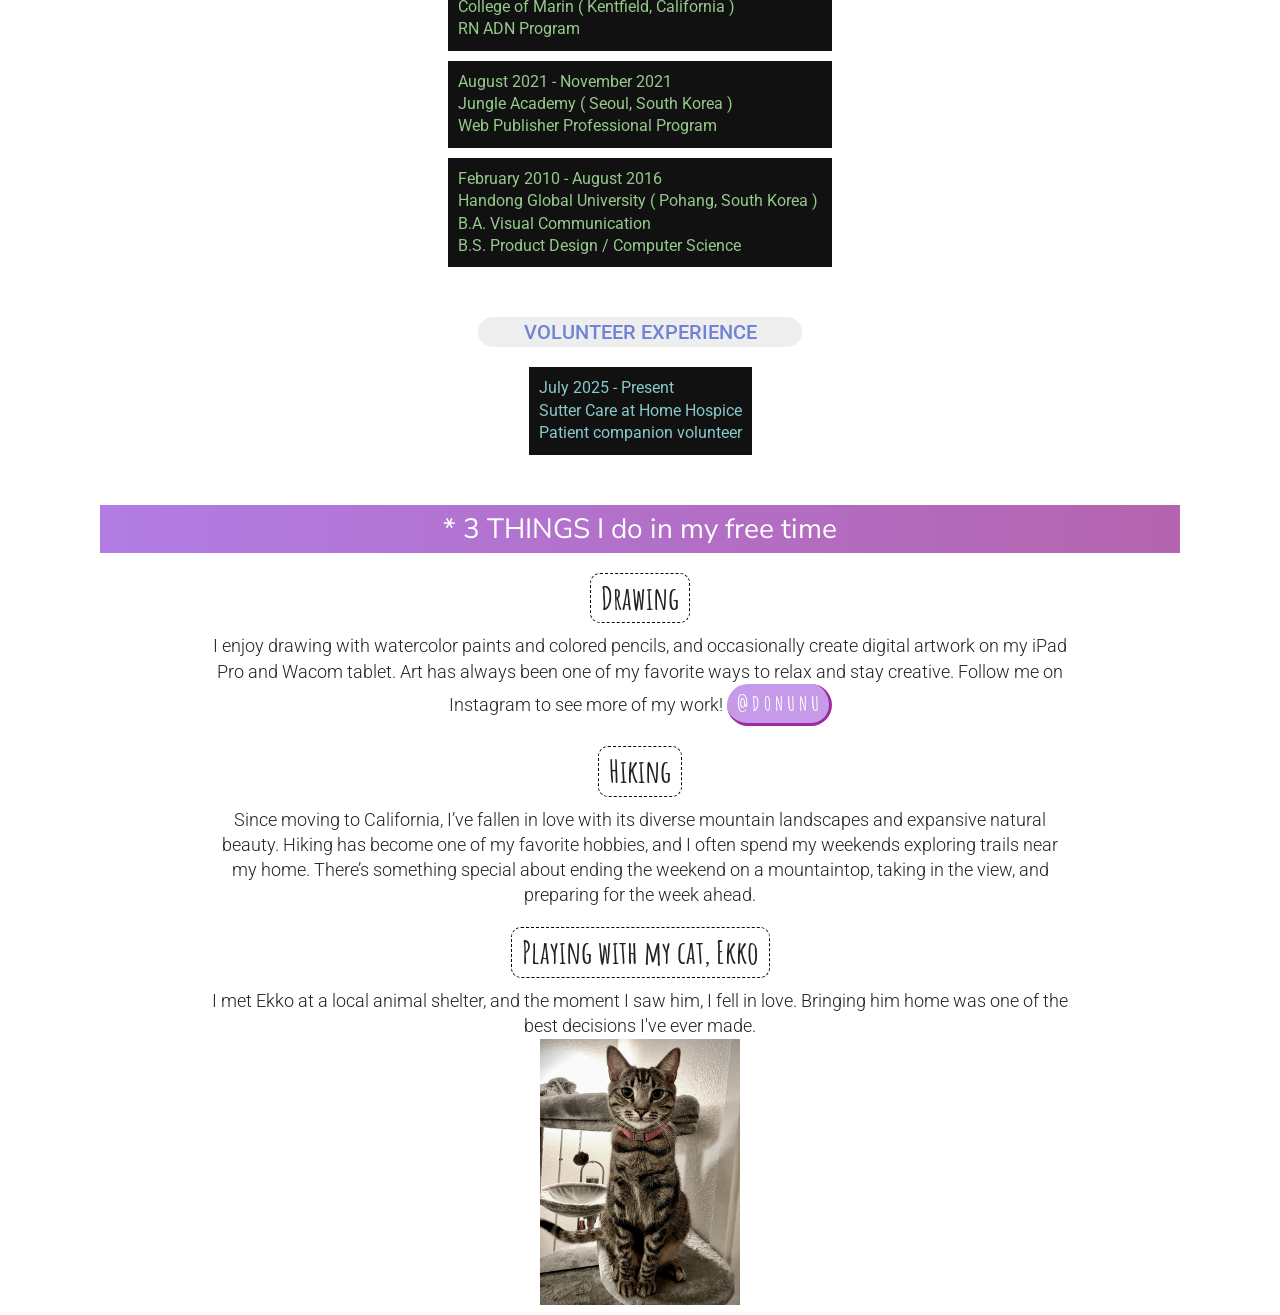
==== commit c0681678: "Update about.html" ====
--- a/about.html
+++ b/about.html
@@ -35,7 +35,7 @@
                 </div>
                 <div class="resume">
                     <span id="name">Dohyung Chung</span>
-                    <span class="subject">I am a Product Designer and Nursing Student</span>
+                    <span class="subject">Designing Compassionate Patient Experiences</span>
                     <p>
                     Hi, I'm Dohyung. I enjoy creating meaningful change through small actions that make a big impact. I studied Product Design and Computer Science at Handong Global University in South Korea and am now based in the San Francisco Bay Area.<br><br>
                     
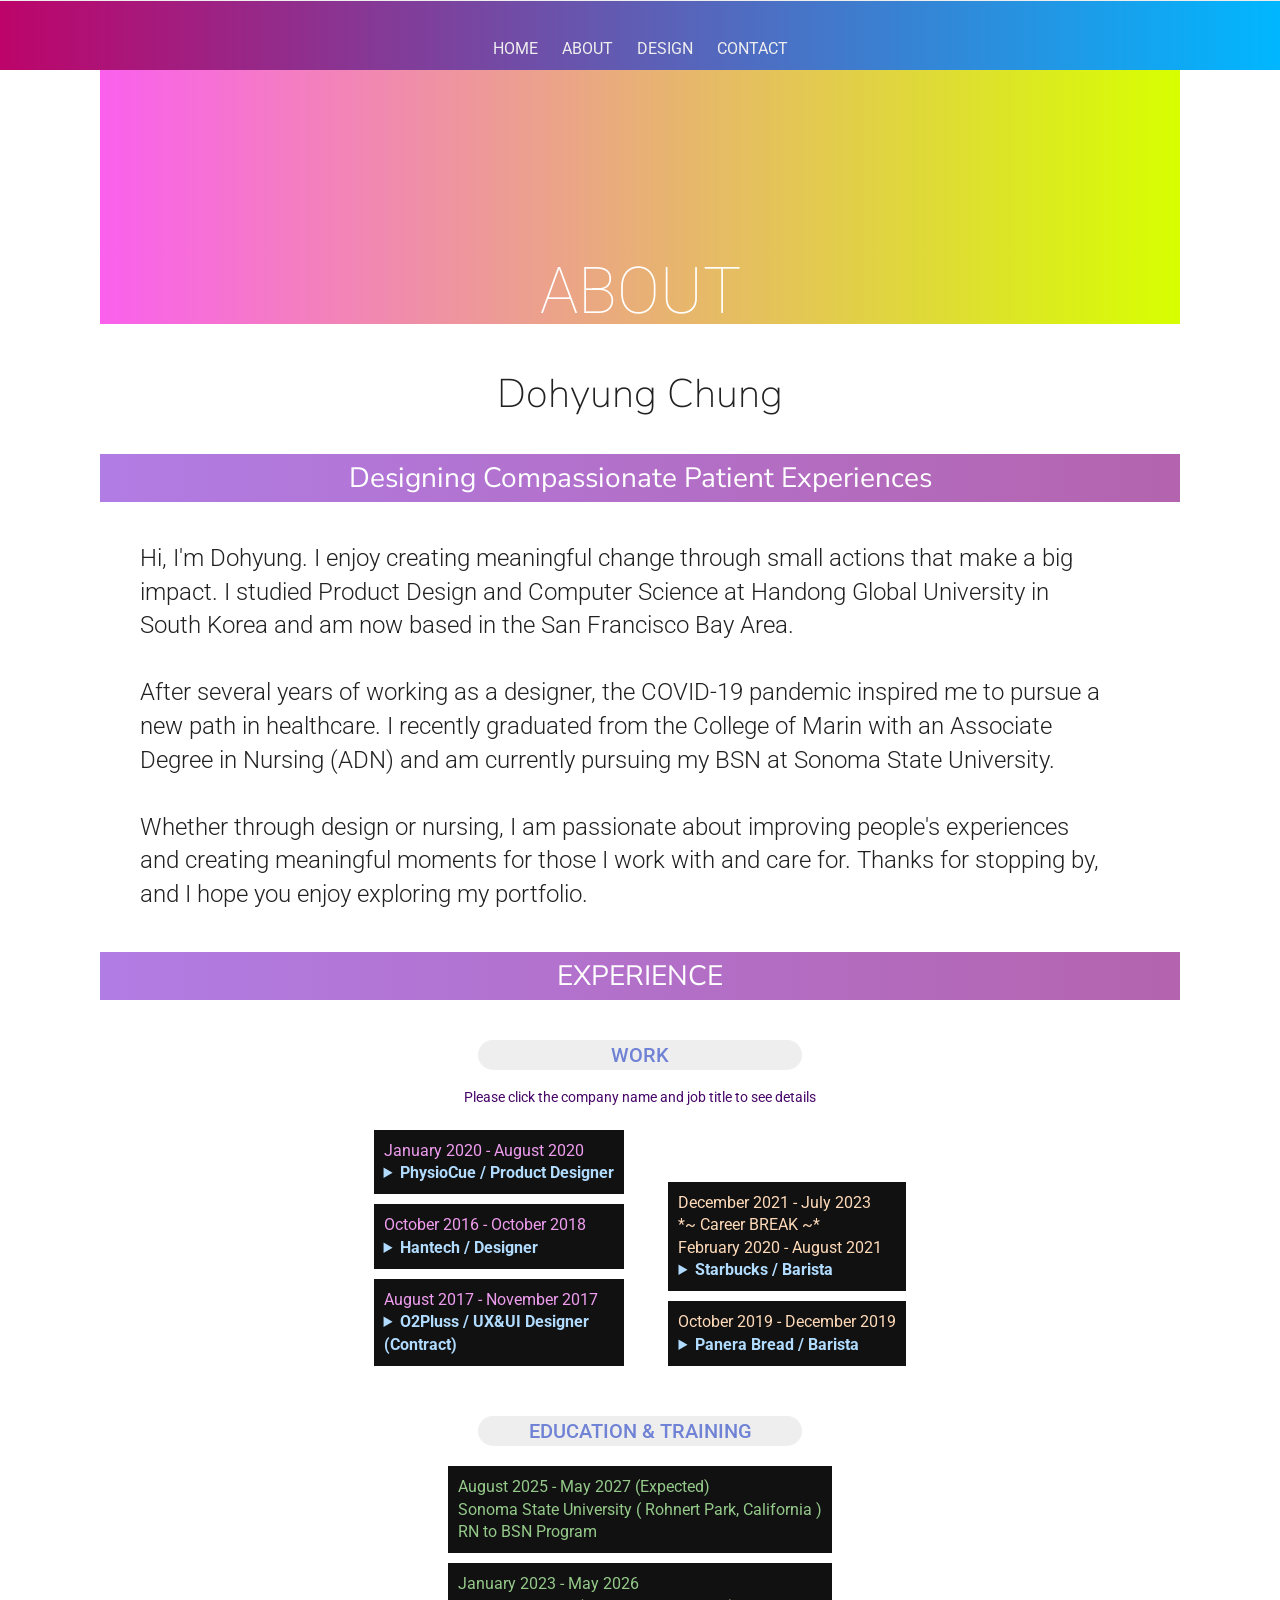
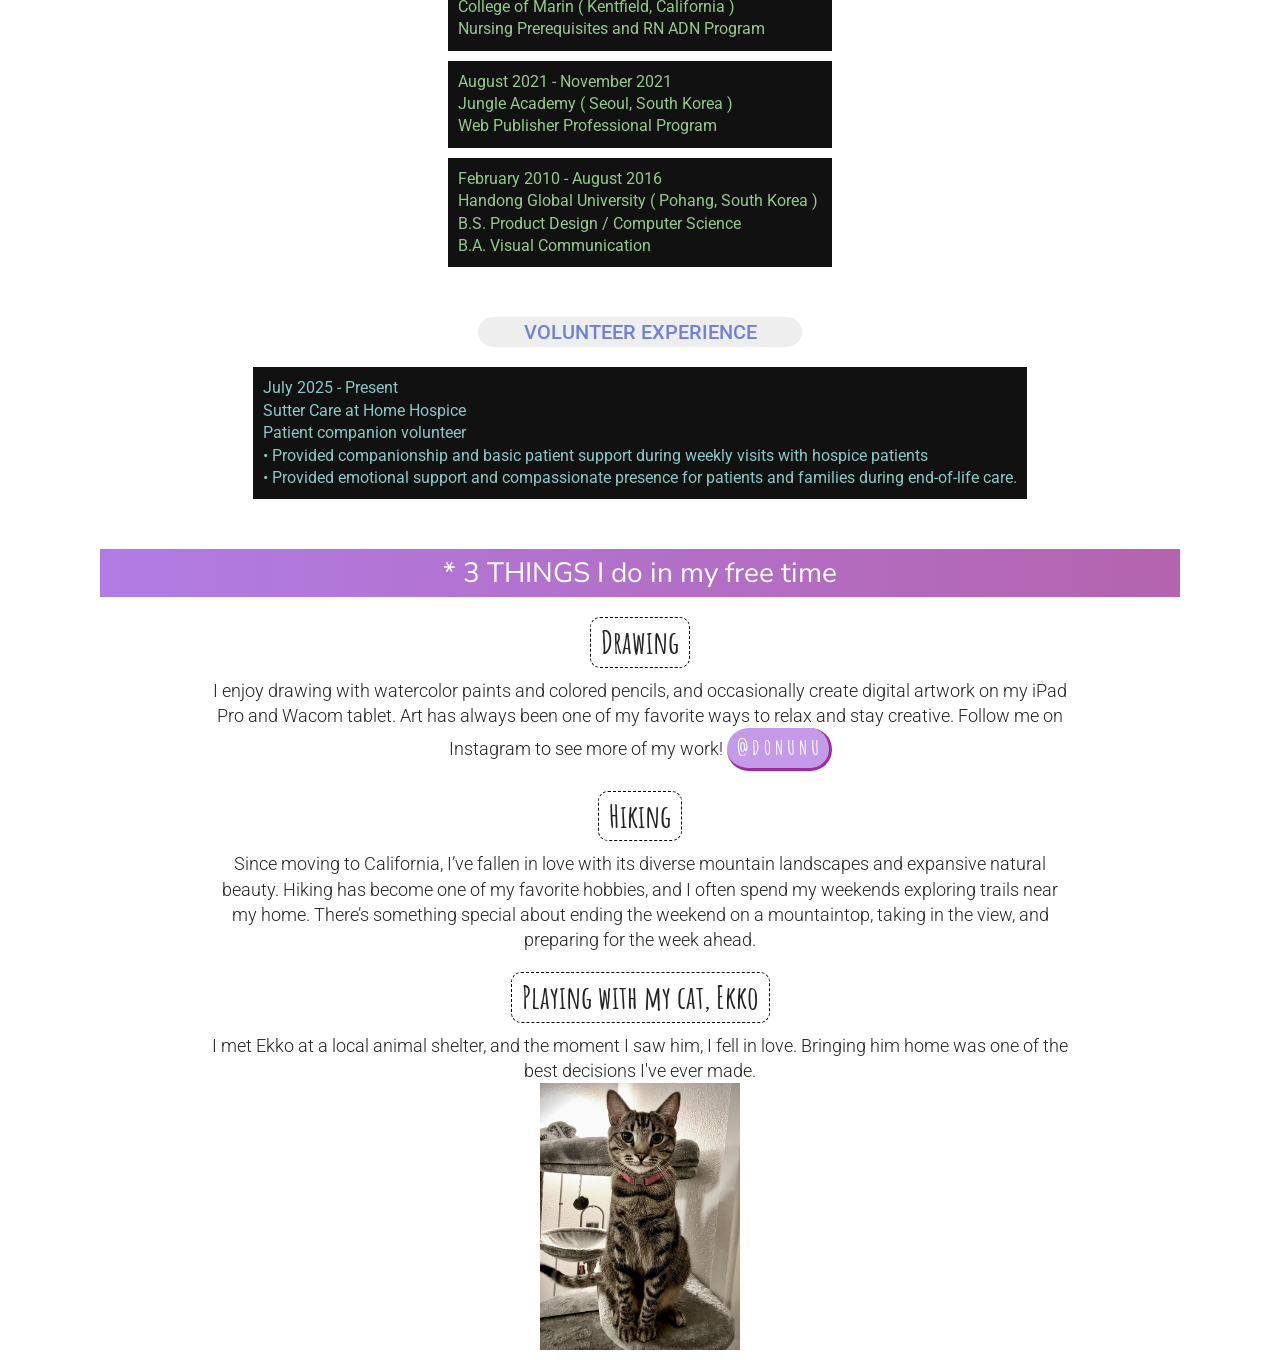
==== commit 79422485: "Update about.html" ====
--- a/about.html
+++ b/about.html
@@ -107,14 +107,14 @@
                         <span class="subject-detail">EDUCATION & TRAINING</span>
                         <ul id="study">
                              <li>
-                                August 2025 - May 2027 (expected)<br>
+                                August 2025 - May 2027 (Expected)<br>
                                 Sonoma State University ( Rohnert Park, California )<br>
                                 RN to BSN Program<br>
                             </li>
                             <li>
-                                August 2024 - May 2026 (expected)<br>
+                                January 2023 - May 2026 <br>
                                 College of Marin ( Kentfield, California )<br>
-                                RN ADN Program<br>
+                                Nursing Prerequisites and RN ADN Program<br>
                             </li>
                             <li>
                                 August 2021 - November 2021<br>
@@ -124,8 +124,8 @@
                             <li>
                                 February 2010 - August 2016<br>
                                 Handong Global University ( Pohang, South Korea )<br>
+                                B.S. Product Design / Computer Science<br>
                                 B.A. Visual Communication<br>
-                                B.S. Product Design / Computer Science<br>
                             </li>
                         
                         </ul>
@@ -136,6 +136,8 @@
                                 July 2025 - Present <br>
                                 Sutter Care at Home Hospice<br>
                                 Patient companion volunteer<br>
+                                • Provided companionship and basic patient support during weekly visits with hospice patients <br>
+                                • Provided emotional support and compassionate presence for patients and families during end-of-life care. <br>
                             </li>
                         </ul>
 <!--
--- a/css/style.css
+++ b/css/style.css
@@ -84,6 +84,7 @@
     top: 50%;
     left: 250px;
     transform: translateY(-50%);
+    white-space: nowrap;
 }
 
 .home-heading span {
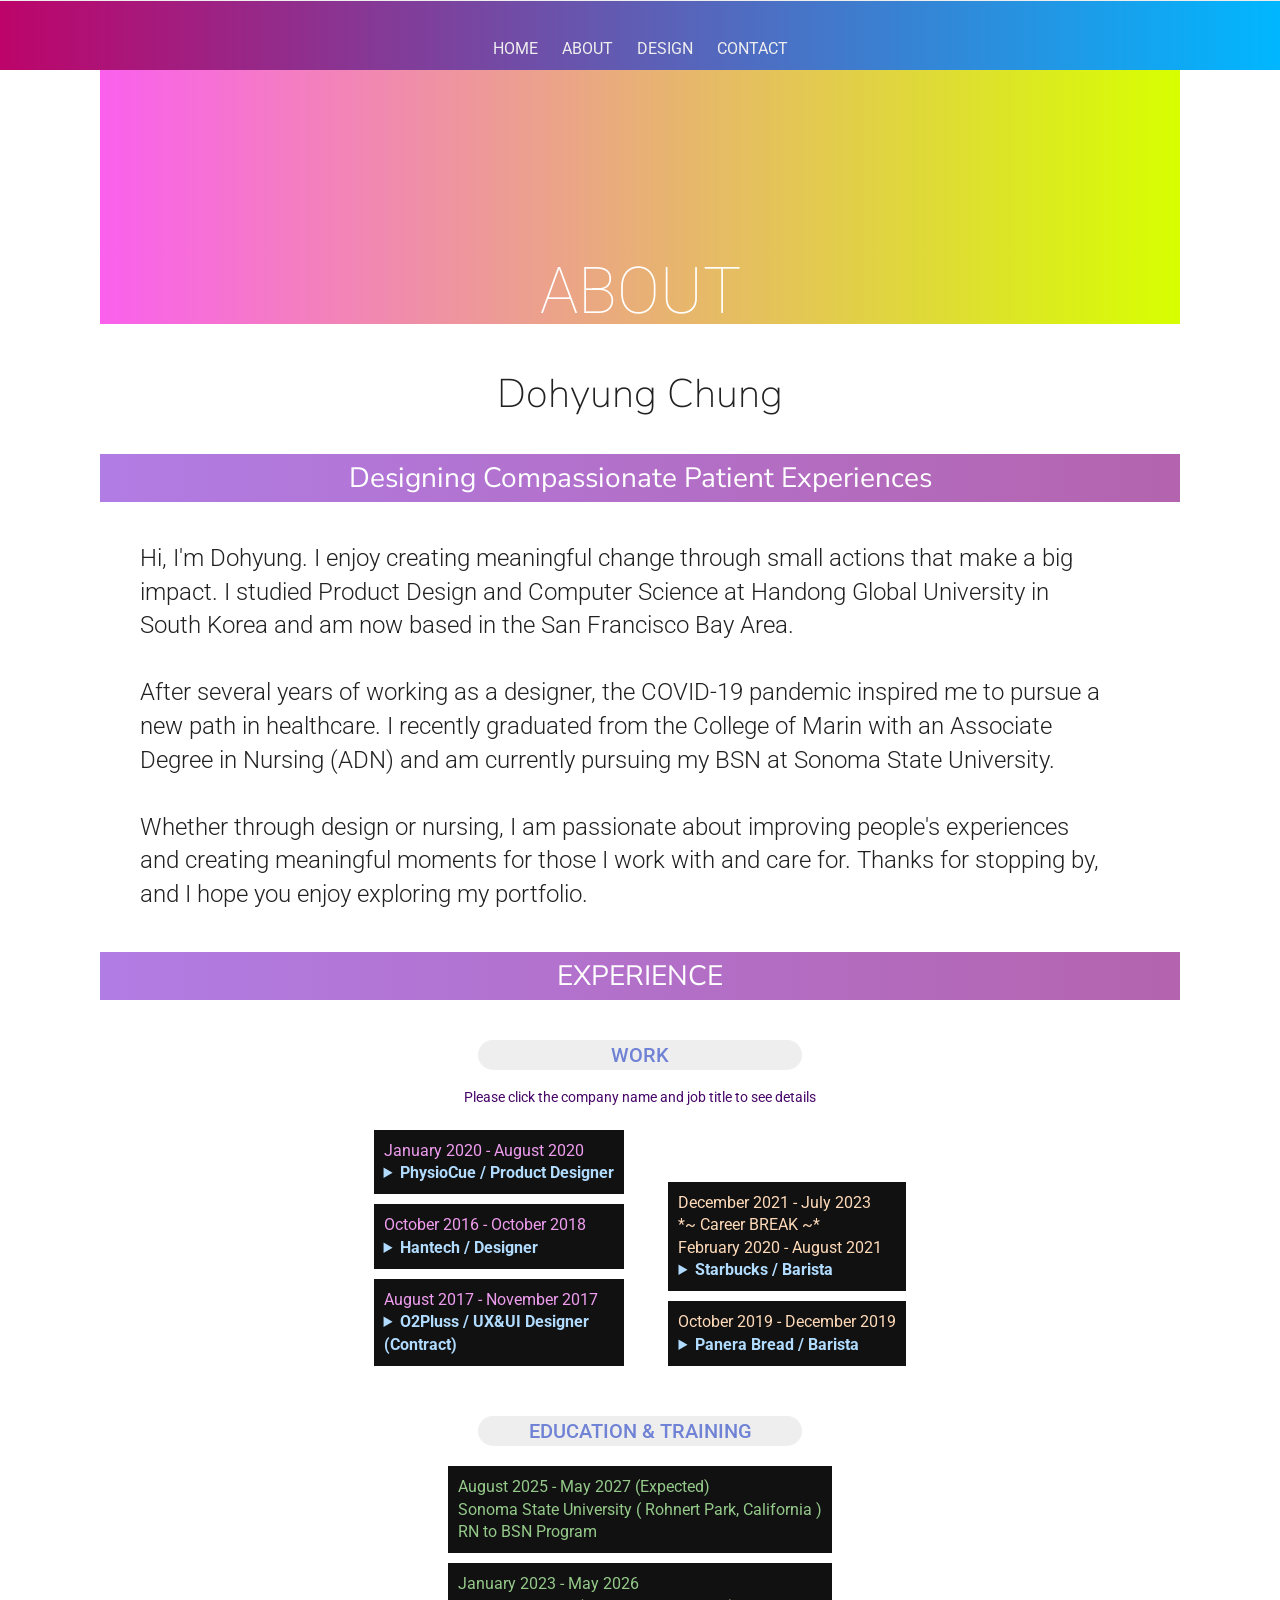
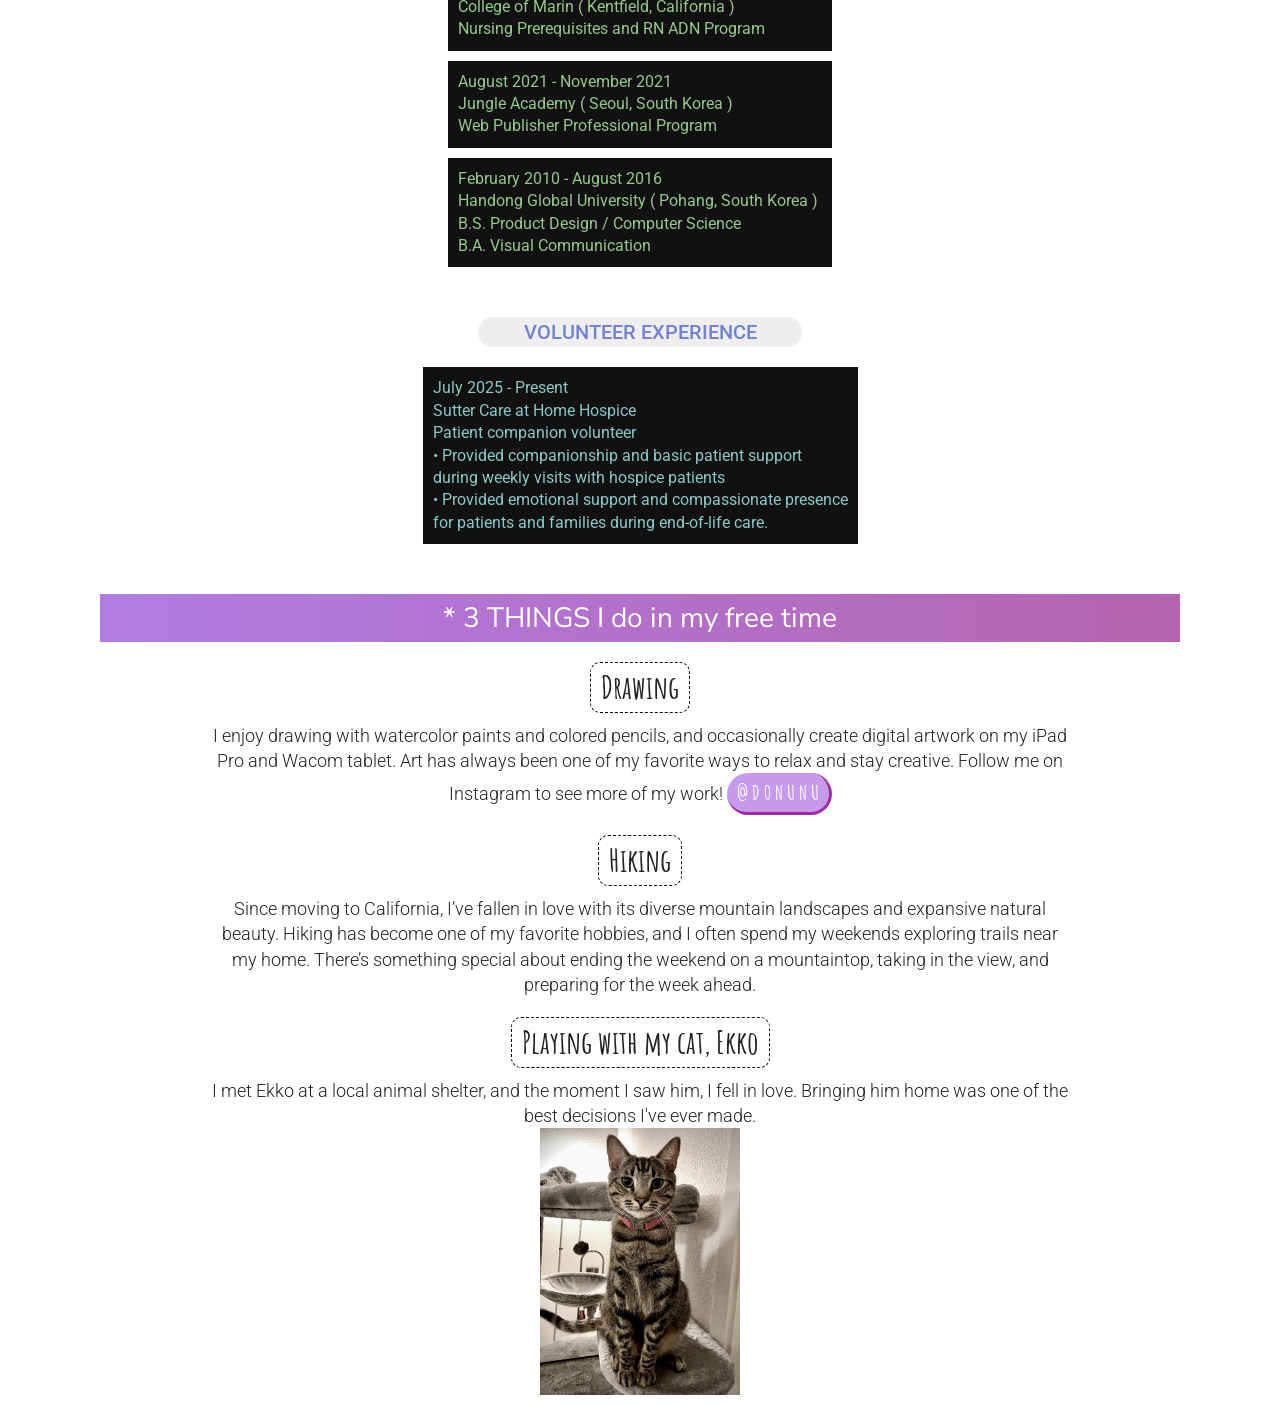
==== commit ced06f27: "Update about.html" ====
--- a/about.html
+++ b/about.html
@@ -136,8 +136,8 @@
                                 July 2025 - Present <br>
                                 Sutter Care at Home Hospice<br>
                                 Patient companion volunteer<br>
-                                • Provided companionship and basic patient support during weekly visits with hospice patients <br>
-                                • Provided emotional support and compassionate presence for patients and families during end-of-life care. <br>
+                                • Provided companionship and basic patient support <br>  during weekly visits with hospice patients <br>
+                                • Provided emotional support and compassionate presence <br>  for patients and families during end-of-life care. <br>
                             </li>
                         </ul>
 <!--
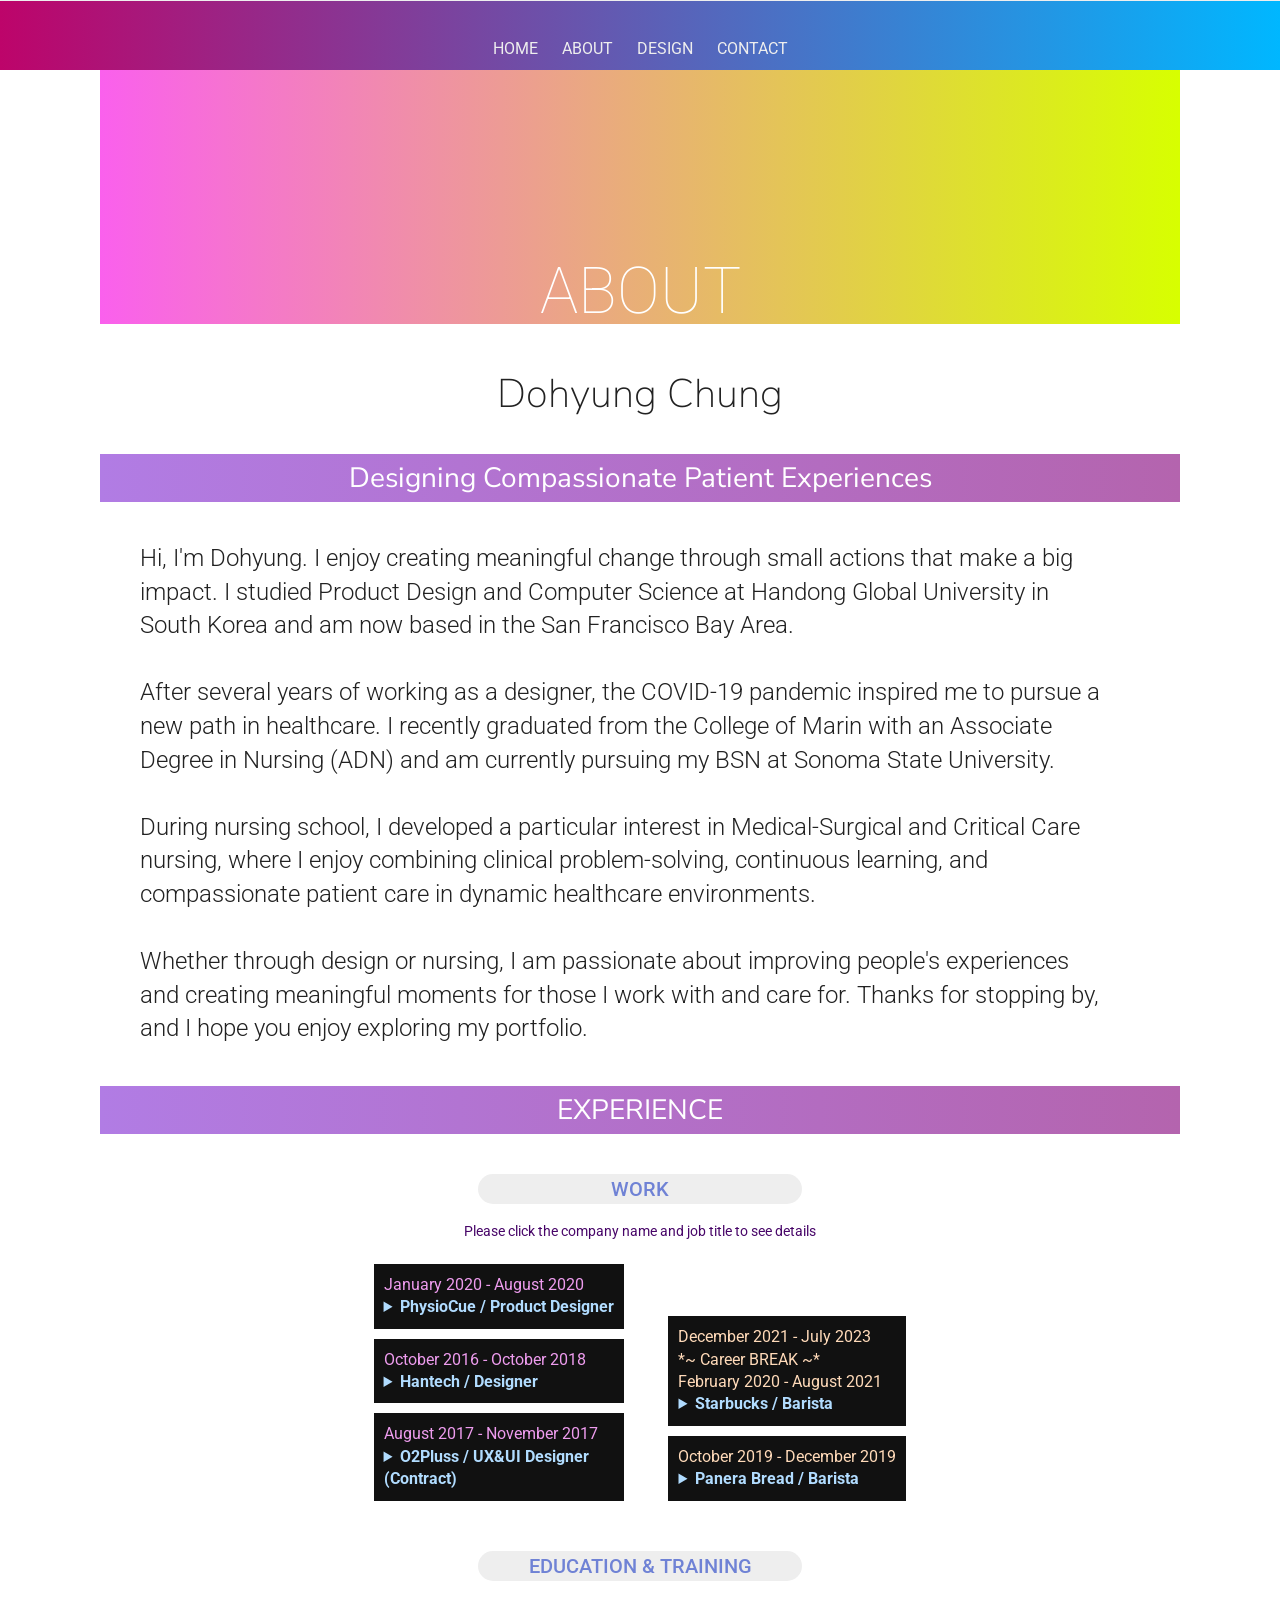
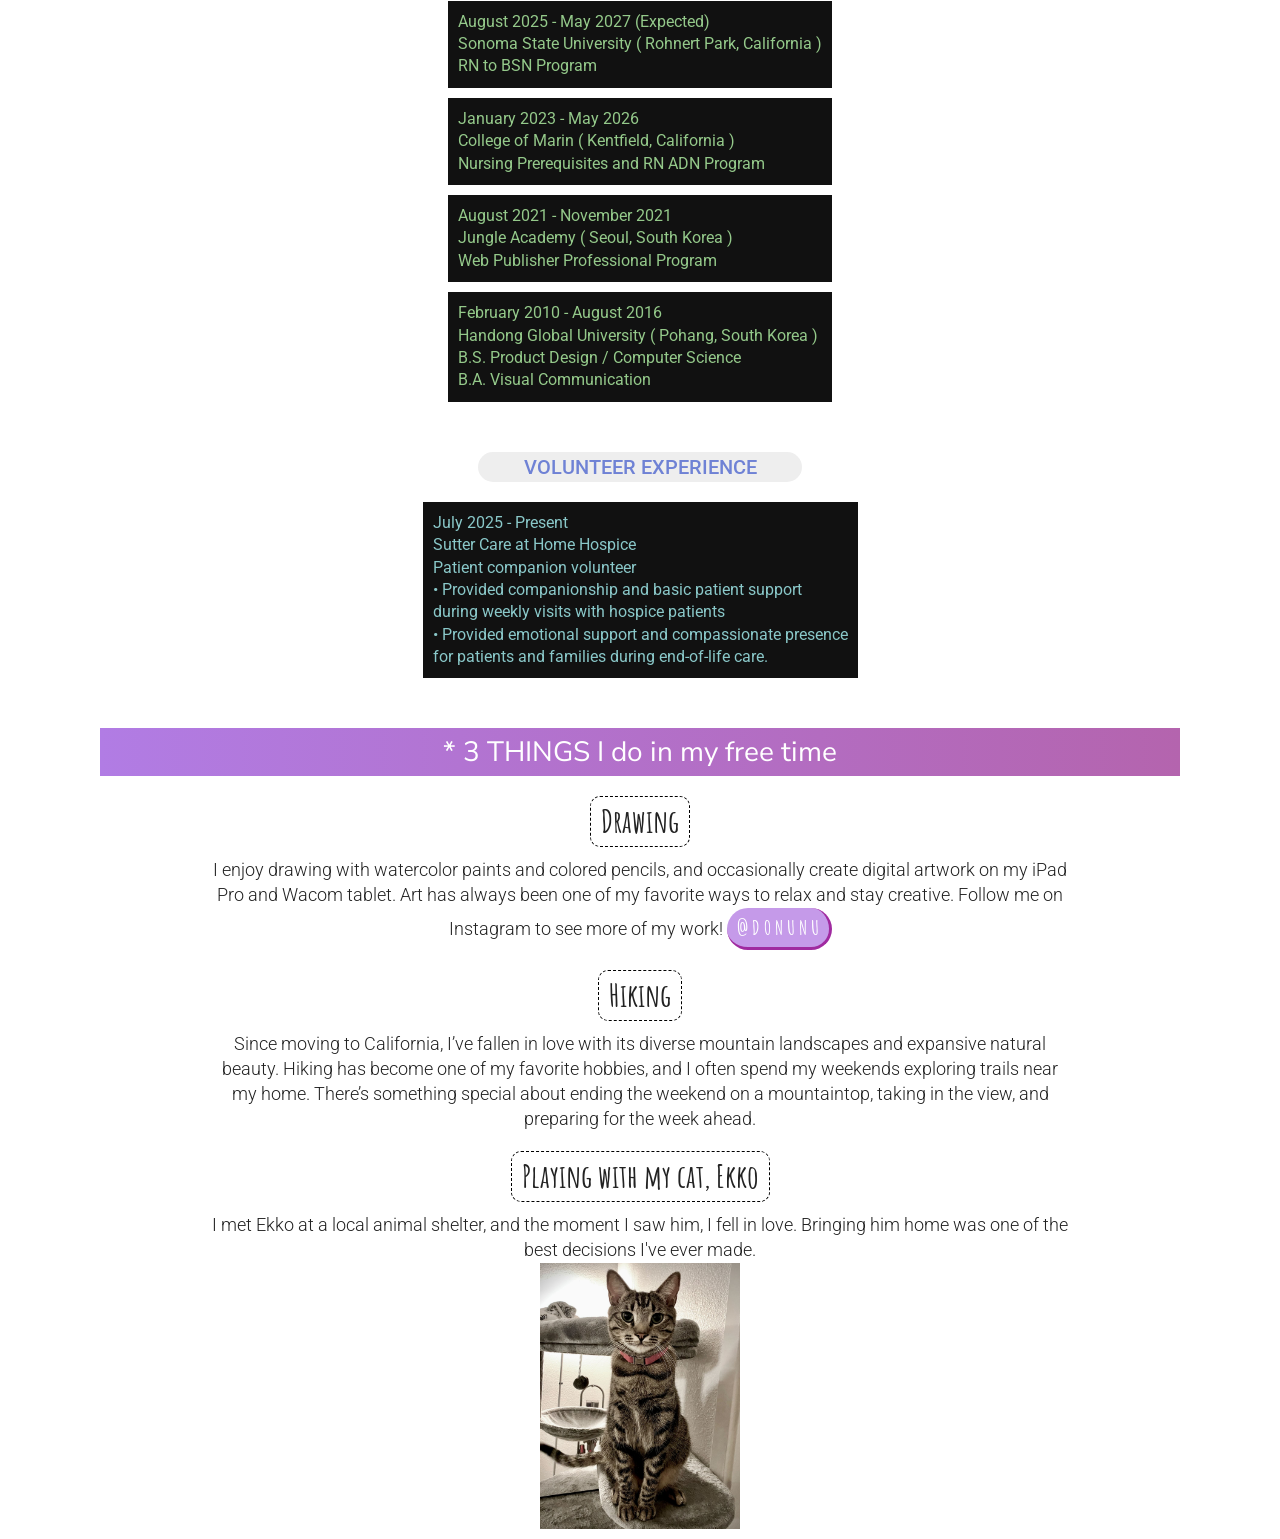
==== commit 3aa204b8: "Update about.html" ====
--- a/about.html
+++ b/about.html
@@ -38,10 +38,12 @@
                     <span class="subject">Designing Compassionate Patient Experiences</span>
                     <p>
                     Hi, I'm Dohyung. I enjoy creating meaningful change through small actions that make a big impact. I studied Product Design and Computer Science at Handong Global University in South Korea and am now based in the San Francisco Bay Area.<br><br>
-                    
+
                     After several years of working as a designer, the COVID-19 pandemic inspired me to pursue a new path in healthcare. I recently graduated from the College of Marin with an Associate Degree in Nursing (ADN) and am currently pursuing my BSN at Sonoma State University.<br><br>
                     
-                    Whether through design or nursing, I am passionate about improving people's experiences and creating meaningful moments for those I work with and care for. Thanks for stopping by, and I hope you enjoy exploring my portfolio.
+                    During nursing school, I developed a particular interest in Medical-Surgical and Critical Care nursing, where I enjoy combining clinical problem-solving, continuous learning, and compassionate patient care in dynamic healthcare environments.<br><br>
+                    
+                    Whether through design or nursing, I am passionate about improving people's experiences and creating meaningful moments for those I work with and care for. Thanks for stopping by, and I hope you enjoy exploring my portfolio.<br>
                     </p>
                     <!-- <a id="download_resume" href="./files/CHUNG.Resume.pdf" target="_blank">Click here to see resume (.pdf)</a> -->
                    
